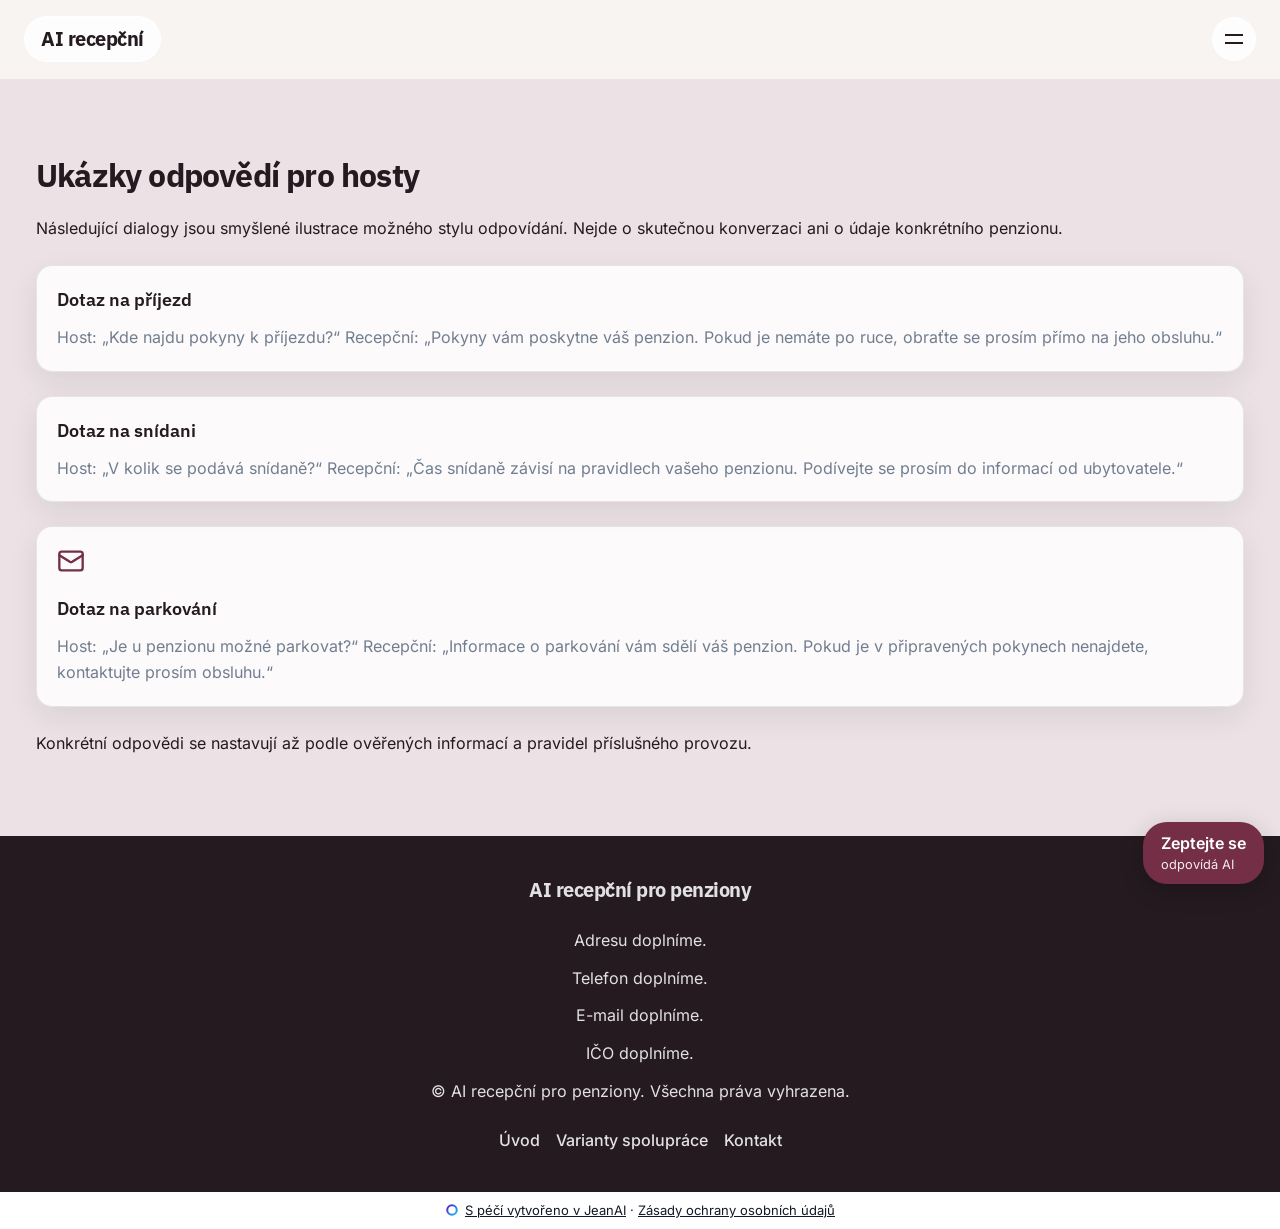
==== ilustracni-konverzace.html @ 2f137805 "Deploy website: AI recepční pro penziony" ====
<!DOCTYPE html>
<html lang="cs">
  <head>
    <meta charset="UTF-8" />
    <meta name="viewport" content="width=device-width, initial-scale=1.0" />
    <meta name="description" content="AI recepční odpovídá hostům penzionů na běžné dotazy podle podkladů a pravidel, které má provozovatel pod kontrolou." />
    <meta property="og:title" content="Ilustrační konverzace" />
    <meta property="og:description" content="AI recepční odpovídá hostům penzionů na běžné dotazy podle podkladů a pravidel, které má provozovatel pod kontrolou." />
    <meta property="og:type" content="website" />
    <meta property="og:locale" content="cs" />
    <meta name="twitter:card" content="summary" />
    <meta name="twitter:title" content="Ilustrační konverzace" />
    <meta name="twitter:description" content="AI recepční odpovídá hostům penzionů na běžné dotazy podle podkladů a pravidel, které má provozovatel pod kontrolou." />
    <script type="application/ld+json">{"@context":"https://schema.org","@graph":[{"@type":"Organization","name":"AI recepční pro penziony"}]}</script>
    <title>Ilustrační konverzace</title>
    <link rel="stylesheet" href="/assets/utilities.css" />
    <link rel="stylesheet" href="/styles.css" />
  </head>
  <body>
    <div class="jean-site-shell" data-jean-motion="off" style="min-height:100vh;display:flex;flex-direction:column">
    <header data-jean-burger="{&quot;panelCss&quot;:&quot;background:#F7F4F2;border-color:color-mix(in srgb, #241A20 10%, transparent)&quot;,&quot;linkCss&quot;:&quot;color:#241A20&quot;,&quot;links&quot;:[{&quot;href&quot;:&quot;/ilustracni-konverzace.html&quot;,&quot;label&quot;:&quot;Ilustrační konverzace&quot;},{&quot;href&quot;:&quot;/#section_pomoc_v_provozu&quot;,&quot;label&quot;:&quot;Pomoc v provozu&quot;},{&quot;href&quot;:&quot;/#section_od_domluvy_k_nasazeni&quot;,&quot;label&quot;:&quot;Postup spolupráce&quot;},{&quot;href&quot;:&quot;/#section_varianty&quot;,&quot;label&quot;:&quot;Varianty&quot;},{&quot;href&quot;:&quot;/kontakt.html#section_contact&quot;,&quot;label&quot;:&quot;Kontakt&quot;},{&quot;href&quot;:&quot;/pomoc-v-kazdodennim-provozu.html&quot;,&quot;label&quot;:&quot;Pomoc v každodenním provozu&quot;},{&quot;href&quot;:&quot;/od-domluvy-k-nasazeni.html&quot;,&quot;label&quot;:&quot;Od domluvy k nasazení&quot;},{&quot;href&quot;:&quot;/varianty-spoluprace.html&quot;,&quot;label&quot;:&quot;Varianty spolupráce&quot;}],&quot;cta&quot;:null,&quot;mobileOnly&quot;:false}" class="sticky top-0 z-50" data-jean-header-look="blend" data-jean-header-intro="section_dialogues" style="background-color:rgba(255,255,255,0.85);backdrop-filter:blur(12px);-webkit-backdrop-filter:blur(12px);border-bottom:1px solid rgba(255,255,255,0.80)" id="section_header" data-section-id="section_header" data-section-type="header">
      <div class="max-w-7xl mx-auto px-6 py-4 flex items-center justify-between gap-4">
        <span class="inline-flex items-center gap-3 px-4 py-2 rounded-full" style="background-color:rgba(255,255,255,0.82);backdrop-filter:blur(10px);-webkit-backdrop-filter:blur(10px);border:1px solid rgba(255,255,255,0.75)">
          <span class="text-xl tracking-tight flex-shrink-0" data-block-id="block_brand" data-block-type="text.heading" style="color:var(--color-text);font-family:var(--font-heading);font-weight:700">AI recepční</span>
        </span>
        <button type="button" aria-expanded="false" aria-label="Menu" class="inline-flex flex-col justify-center items-center gap-1.5 w-11 h-11 rounded-full cursor-pointer" style="background-color:rgba(255,255,255,0.82);backdrop-filter:blur(10px);-webkit-backdrop-filter:blur(10px);border:1px solid rgba(255,255,255,0.75)">
          <span style="width:18px;height:2px;background-color:var(--color-text);display:block;transition:transform .2s;transform:none"></span>
          <span style="width:18px;height:2px;background-color:var(--color-text);display:block;transition:transform .2s;transform:none"></span>
        </button>
      </div>
      
    </header>
    <div id="section_dialogues" class="jean-motion-layer" data-jean-reveal="true" data-section-id="section_dialogues" data-section-type="content_group">
    <section class="py-16 lg:py-20 jean-section-shell" style="background-color:var(--color-surface-strong)">
      <div class="jean-rhythm-wide mx-auto px-6 flex flex-col gap-6">
        <div><h2 data-block-id="block_dialogues_page_heading" data-block-type="text.heading" style="font-size:2rem;font-weight:700;color:var(--color-text)">Ukázky odpovědí pro hosty</h2></div>
        <div><p data-block-id="block_dialogues_page_intro" data-block-type="text.paragraph" style="color:var(--color-text);line-height:1.6;font-weight:400">Následující dialogy jsou smyšlené ilustrace možného stylu odpovídání. Nejde o skutečnou konverzaci ani o údaje konkrétního penzionu.</p></div>
        <div><div data-block-id="block_dialogue_arrival" data-block-type="card" class="jean-card-face jean-card-corner" style="padding:1.25rem;color:var(--color-text);display:grid;gap:.75rem"><h3 style="font-size:1.125rem;font-weight:600;margin:0;color:var(--color-text)">Dotaz na příjezd</h3><p style="margin:0;color:var(--color-muted);opacity:1;line-height:1.6">Host: „Kde najdu pokyny k příjezdu?“ Recepční: „Pokyny vám poskytne váš penzion. Pokud je nemáte po ruce, obraťte se prosím přímo na jeho obsluhu.“</p></div></div>
        <div><div data-block-id="block_dialogue_breakfast" data-block-type="card" class="jean-card-face jean-card-corner" style="padding:1.25rem;color:var(--color-text);display:grid;gap:.75rem"><h3 style="font-size:1.125rem;font-weight:600;margin:0;color:var(--color-text)">Dotaz na snídani</h3><p style="margin:0;color:var(--color-muted);opacity:1;line-height:1.6">Host: „V kolik se podává snídaně?“ Recepční: „Čas snídaně závisí na pravidlech vašeho penzionu. Podívejte se prosím do informací od ubytovatele.“</p></div></div>
        <div><div data-block-id="block_dialogue_parking" data-block-type="card" class="jean-card-face jean-card-corner" style="padding:1.25rem;color:var(--color-text);display:grid;gap:.75rem"><div style="margin-bottom:.5rem;color:var(--color-primary)"><svg xmlns="http://www.w3.org/2000/svg" class="lucide lucide-mail" width="28" height="28" viewBox="0 0 24 24" fill="none" stroke="currentColor" stroke-width="2" stroke-linecap="round" stroke-linejoin="round" aria-hidden="true"><path d="m22 7-8.991 5.727a2 2 0 0 1-2.009 0L2 7" /> <rect x="2" y="4" width="20" height="16" rx="2" /></svg></div><h3 style="font-size:1.125rem;font-weight:600;margin:0;color:var(--color-text)">Dotaz na parkování</h3><p style="margin:0;color:var(--color-muted);opacity:1;line-height:1.6">Host: „Je u penzionu možné parkovat?“ Recepční: „Informace o parkování vám sdělí váš penzion. Pokud je v připravených pokynech nenajdete, kontaktujte prosím obsluhu.“</p></div></div>
        <div><p data-block-id="block_dialogues_note" data-block-type="text.paragraph" style="color:var(--color-text);line-height:1.6;font-weight:400">Konkrétní odpovědi se nastavují až podle ověřených informací a pravidel příslušného provozu.</p></div>
      </div>
    </section>
    </div>
    <footer class="py-10 mt-auto" style="background-color:#241A20;color:rgba(255,255,255,0.87);--color-text:rgba(255,255,255,0.87);--color-heading:#ffffff;--color-muted:rgba(255,255,255,0.64);--color-surface:rgba(255,255,255,0.08);--color-surface-tint:rgba(255,255,255,0.1);--color-surface-strong:rgba(255,255,255,0.14);--color-card:rgba(255,255,255,0.08);--color-card-strong:rgba(255,255,255,0.12);--color-line:rgba(255,255,255,0.14);--color-line-strong:rgba(255,255,255,0.24);--color-nav:rgba(255,255,255,0.08);--color-nav-border:rgba(255,255,255,0.16);--color-image-placeholder:rgba(255,255,255,0.08)" id="section_footer" data-section-id="section_footer" data-section-type="footer">
      <div class="max-w-7xl mx-auto px-6 flex flex-col gap-6">
        <div class="text-center"><span class="text-xl font-bold tracking-tight" data-block-id="block_footer_brand" data-block-type="text.heading" style="color:var(--color-text);font-family:var(--font-heading)">AI recepční pro penziony</span></div>
        <div class="text-center max-w-3xl mx-auto flex flex-col gap-3"><div><p data-block-id="block_footer_address" data-block-type="text.paragraph" style="color:var(--color-text);line-height:1.6;font-weight:400">Adresu doplníme.</p></div>
          <div><p data-block-id="block_footer_phone" data-block-type="text.paragraph" style="color:var(--color-text);line-height:1.6;font-weight:400">Telefon doplníme.</p></div>
          <div><p data-block-id="block_footer_email" data-block-type="text.paragraph" style="color:var(--color-text);line-height:1.6;font-weight:400">E-mail doplníme.</p></div>
          <div><p data-block-id="block_footer_ico" data-block-type="text.paragraph" style="color:var(--color-text);line-height:1.6;font-weight:400">IČO doplníme.</p></div>
          <div><p data-block-id="block_footer_copyright" data-block-type="text.paragraph" style="color:var(--color-text);line-height:1.6;font-weight:400">© AI recepční pro penziony. Všechna práva vyhrazena.</p></div></div>
        <div class="flex flex-col items-center gap-3"><div><nav data-block-id="block_footer_links" data-block-type="nav_links" style="display:flex;flex-wrap:wrap;justify-content:center;gap:1rem"><a href="/#section_hero" style="color:var(--color-text);font-weight:500">Úvod</a><a href="/#section_varianty" style="color:var(--color-text);font-weight:500">Varianty spolupráce</a><a href="/kontakt.html#section_contact" style="color:var(--color-text);font-weight:500">Kontakt</a></nav></div></div>
        
        
      </div>
    </footer><div data-jean-identification="1" aria-label="Údaje o provozovateli" style="background:#FFFFFF!important;color:#111827!important;font-family:var(--font-body, ui-sans-serif), system-ui, -apple-system, sans-serif;font-size:13px!important;line-height:1.6!important;padding:8px 16px;text-align:center;word-break:break-word;display:block!important;visibility:visible!important;opacity:1!important;position:static!important;height:auto!important;max-height:none!important;overflow:visible!important;clip-path:none!important;transform:none!important;content-visibility:visible!important"><span style="display:block!important;visibility:visible!important;opacity:1!important;color:inherit!important;font-size:13px!important;line-height:1.6!important;position:static!important;height:auto!important;max-height:none!important;overflow:visible!important;clip-path:none!important;transform:none!important;text-indent:0!important;letter-spacing:normal!important;word-spacing:normal!important;content-visibility:visible!important"><a href="https://jeanai.cz" rel="noopener" style="display:inline!important;text-decoration:underline;visibility:visible!important;opacity:1!important;color:inherit!important;font-size:13px!important;line-height:1.6!important;position:static!important;height:auto!important;max-height:none!important;overflow:visible!important;clip-path:none!important;transform:none!important;text-indent:0!important;letter-spacing:normal!important;word-spacing:normal!important;content-visibility:visible!important"><svg aria-hidden="true" focusable="false" width="14" height="14" viewBox="0 0 128 128" style="display:inline-block!important;visibility:visible!important;opacity:1!important;width:14px!important;height:14px!important;vertical-align:-2px;margin-right:6px"><defs><linearGradient id="jean-mark-ring" x1="0" y1="0" x2="1" y2="1"><stop offset="0" stop-color="#5814cf"/><stop offset="1" stop-color="#12c9e6"/></linearGradient></defs><circle cx="64" cy="64" r="43.5" fill="none" stroke="url(#jean-mark-ring)" stroke-width="19"/></svg>S péčí vytvořeno v JeanAI</a> · <a href="/soukromi.html" style="display:inline!important;text-decoration:underline;visibility:visible!important;opacity:1!important;color:inherit!important;font-size:13px!important;line-height:1.6!important;position:static!important;height:auto!important;max-height:none!important;overflow:visible!important;clip-path:none!important;transform:none!important;text-indent:0!important;letter-spacing:normal!important;word-spacing:normal!important;content-visibility:visible!important">Zásady ochrany osobních údajů</a></span></div>
    </div>
    <script>
(function () {
  "use strict";

  function styled(tag, css) {
    var el = document.createElement(tag);
    el.style.cssText = css;
    return el;
  }

  // ── gallery lightbox — parity with the React modal, clicks only ──
  var galleries = document.querySelectorAll('[data-jean-lightbox]');
  for (var g = 0; g < galleries.length; g += 1) (function (sectionEl) {
    var figures = sectionEl.querySelectorAll('figure');
    var managedMount = sectionEl.getAttribute('data-jean-lightbox') === 'managed';
    if (figures.length === 0 && !managedMount) return;
    var items = [];
    for (var i = 0; i < figures.length; i += 1) {
      var img = figures[i].querySelector('img');
      items.push({
        src: img ? (img.getAttribute('data-jean-full') || img.getAttribute('src') || '') : '',
        alt: img ? (img.getAttribute('alt') || '') : '',
      });
    }

    var idx = -1;
    var overlay = null;
    var imgEl = null;
    var counterEl = null;

    function close() {
      if (overlay && overlay.parentNode) overlay.parentNode.removeChild(overlay);
      overlay = null;
      idx = -1;
    }
    function show(next) {
      idx = Math.max(0, Math.min(items.length - 1, next));
      imgEl.src = items[idx].src;
      imgEl.alt = items[idx].alt;
      counterEl.textContent = (idx + 1) + ' / ' + items.length;
    }
    function navButton(placementCss, text, onClick) {
      var btn = styled('button', 'position:absolute;' + placementCss + ';padding:0.75rem;border-radius:9999px;background:rgba(255,255,255,0.15);color:#fff;border:none;cursor:pointer');
      btn.type = 'button';
      btn.textContent = text;
      btn.addEventListener('click', function (e) { e.stopPropagation(); onClick(); });
      return btn;
    }
    function open(start) {
      overlay = styled('div', 'position:fixed;inset:0;z-index:100;display:flex;align-items:center;justify-content:center;background:rgba(0,0,0,0.92)');
      overlay.addEventListener('click', close);
      var wrap = styled('div', 'position:relative');
      wrap.addEventListener('click', function (e) { e.stopPropagation(); });
      imgEl = styled('img', 'max-height:85vh;max-width:90vw;border-radius:0.75rem;object-fit:contain;box-shadow:0 25px 50px rgba(0,0,0,0.5)');
      wrap.appendChild(imgEl);
      counterEl = styled('div', 'position:absolute;bottom:1rem;left:50%;transform:translateX(-50%);font-size:0.875rem;color:rgba(255,255,255,0.7)');
      overlay.appendChild(wrap);
      overlay.appendChild(navButton('left:1rem;top:50%;transform:translateY(-50%);font-size:1.5rem', '\u2190', function () { show(idx - 1); }));
      overlay.appendChild(navButton('right:1rem;top:50%;transform:translateY(-50%);font-size:1.5rem', '\u2192', function () { show(idx + 1); }));
      overlay.appendChild(navButton('top:1rem;right:1rem;font-size:1.2rem;line-height:1', '\u00d7', close));
      overlay.appendChild(counterEl);
      document.body.appendChild(overlay);
      show(start);
    }

    // 8z56 W-2a — a MANAGED gallery's figures are its collection's, and the
    // live refresh replaces them after this runs: one delegate on the section,
    // the list read at the click, and a placeholder panel never opens.
    if (managedMount) {
      sectionEl.addEventListener('click', function (e) {
        var fig = e && e.target && e.target.closest ? e.target.closest('figure') : null;
        if (!fig || fig.closest('[data-jean-placeholder]')) return;
        var live = sectionEl.querySelectorAll('figure');
        var at = -1;
        items = [];
        for (var k = 0; k < live.length; k += 1) {
          if (live[k].closest('[data-jean-placeholder]')) continue;
          if (live[k] === fig) at = items.length;
          var liveImg = live[k].querySelector('img');
          items.push({
            src: liveImg ? (liveImg.getAttribute('data-jean-full') || liveImg.getAttribute('src') || '') : '',
            alt: liveImg ? (liveImg.getAttribute('alt') || '') : '',
          });
        }
        if (at >= 0) open(at);
      });
      return;
    }

    for (var f = 0; f < figures.length; f += 1) (function (fi) {
      figures[fi].addEventListener('click', function () { open(fi); });
    })(f);
  })(galleries[g]);

  // ── a picture that opens (8z46 QL-24a) ──
  // Bound to img[data-jean-image-open], which the renderer stamps on a picture
  // whose block or site says it opens. Never in the editor's canvas: the
  // overlay's own script is on that page (script[data-jean-overlay]) and a
  // click there selects the block, so the click is left to it.
  //
  // From the keyboard too (8z46 leftover, 8z50 run): the picture is in the Tab
  // order and opens on Enter or Space; the dialog takes the focus on its close
  // button and keeps Tab inside; closing it, any way, gives the focus back to
  // the picture that opened it. The canvas is asked at the moment of the key,
  // as at the click: its overlay script comes after this one on the page.
  var openables = document.querySelectorAll('img[data-jean-image-open]');
  if (openables.length > 0) (function () {
    var box = null;
    var boxImg = null;
    var boxCaption = null;
    var boxCounter = null;
    var boxClose = null;
    var opener = null;
    var group = [];
    var at = -1;

    function inEditorCanvas() {
      return typeof document.querySelector === 'function' && Boolean(document.querySelector('script[data-jean-overlay]'));
    }
    function sameSection(img) {
      var root = typeof img.closest === 'function' ? img.closest('[data-section-id]') : null;
      if (!root) return [img];
      var list = root.querySelectorAll('img[data-jean-image-open]');
      var out = [];
      for (var i = 0; i < list.length; i += 1) out.push(list[i]);
      return out.length ? out : [img];
    }
    function paint() {
      var img = group[at];
      boxImg.src = img.getAttribute('data-jean-full') || img.getAttribute('src') || '';
      boxImg.alt = img.getAttribute('alt') || '';
      boxCaption.textContent = boxImg.alt;
      boxCaption.style.display = boxImg.alt ? 'block' : 'none';
      if (boxCounter) boxCounter.textContent = (at + 1) + ' / ' + group.length;
    }
    function step(delta) {
      if (group.length < 2) return;
      at = (at + delta + group.length) % group.length;
      paint();
    }
    function inside(el) {
      for (var x = el; x; x = x.parentNode) if (x === box) return true;
      return false;
    }
    function keepTabInside(e) {
      var buttons = box.querySelectorAll('button');
      if (!buttons.length) return;
      var first = buttons[0];
      var last = buttons[buttons.length - 1];
      var active = document.activeElement;
      if (e.shiftKey ? (active === first || !inside(active)) : (active === last || !inside(active))) {
        if (typeof e.preventDefault === 'function') e.preventDefault();
        (e.shiftKey ? last : first).focus();
      }
    }
    function onKey(e) {
      if (!box) return;
      if (e.key === 'Escape') shut();
      else if (e.key === 'ArrowRight') step(1);
      else if (e.key === 'ArrowLeft') step(-1);
      else if (e.key === 'Tab') keepTabInside(e);
    }
    function shut() {
      if (box && box.parentNode) box.parentNode.removeChild(box);
      box = null;
      boxClose = null;
      at = -1;
      if (typeof document.removeEventListener === 'function') document.removeEventListener('keydown', onKey);
      var back = opener;
      opener = null;
      if (back && typeof back.focus === 'function') back.focus();
    }
    function control(placementCss, text, onClick) {
      var btn = styled('button', 'position:absolute;' + placementCss + ';padding:0.75rem;border-radius:9999px;background:rgba(255,255,255,0.15);color:#fff;border:none;cursor:pointer');
      btn.type = 'button';
      btn.textContent = text;
      btn.addEventListener('click', function (e) { e.stopPropagation(); onClick(); });
      return btn;
    }
    function open(img) {
      opener = img;
      group = sameSection(img);
      at = Math.max(0, group.indexOf(img));
      box = styled('div', 'position:fixed;inset:0;z-index:101;display:flex;flex-direction:column;align-items:center;justify-content:center;gap:1rem;padding:1.5rem;background:rgba(0,0,0,0.9);cursor:zoom-out');
      box.setAttribute('role', 'dialog');
      box.setAttribute('aria-modal', 'true');
      box.addEventListener('click', shut);
      boxImg = styled('img', 'max-height:80vh;max-width:92vw;border-radius:0.75rem;object-fit:contain;box-shadow:0 25px 50px rgba(0,0,0,0.5);cursor:default');
      boxImg.addEventListener('click', function (e) { e.stopPropagation(); });
      boxCaption = styled('p', 'margin:0;max-width:60rem;text-align:center;color:#fff;font-size:0.95rem;line-height:1.5');
      box.appendChild(boxImg);
      box.appendChild(boxCaption);
      boxCounter = null;
      if (group.length > 1) {
        boxCounter = styled('div', 'font-size:0.875rem;color:rgba(255,255,255,0.7)');
        box.appendChild(boxCounter);
        box.appendChild(control('left:1rem;top:50%;transform:translateY(-50%);font-size:1.5rem', '\u2190', function () { step(-1); }));
        box.appendChild(control('right:1rem;top:50%;transform:translateY(-50%);font-size:1.5rem', '\u2192', function () { step(1); }));
      }
      boxClose = control('top:1rem;right:1rem;font-size:1.2rem;line-height:1', '\u00d7', shut);
      box.appendChild(boxClose);
      document.body.appendChild(box);
      if (typeof document.addEventListener === 'function') document.addEventListener('keydown', onKey);
      paint();
      if (typeof boxClose.focus === 'function') boxClose.focus();
    }
    for (var o = 0; o < openables.length; o += 1) (function (img) {
      if (img.getAttribute('tabindex') === null) img.setAttribute('tabindex', '0');
      img.setAttribute('role', 'button');
      img.addEventListener('click', function (e) {
        if (inEditorCanvas()) return;
        if (e && e.defaultPrevented) return;
        open(img);
      });
      // Enter opens on the press, Space on the release, as a button does: the
      // focus moves onto the close button when it opens, and a Space released
      // there would click it shut again. A held Enter opens once (its repeats
      // would press the close button, then the picture, in turn), and Space
      // opens only on the release of a press that began on this picture.
      var spacePressed = false;
      img.addEventListener('keydown', function (e) {
        if (box || inEditorCanvas()) return;
        if (e.key !== 'Enter' && e.key !== ' ') return;
        if (typeof e.preventDefault === 'function') e.preventDefault();
        if (e.repeat) return;
        if (e.key === 'Enter') open(img);
        else spacePressed = true;
      });
      img.addEventListener('keyup', function (e) {
        if (e.key !== ' ') return;
        var pressedHere = spacePressed;
        spacePressed = false;
        if (!pressedHere || box || inEditorCanvas()) return;
        if (typeof e.preventDefault === 'function') e.preventDefault();
        open(img);
      });
    })(openables[o]);
  })();

  // ── paged menu — the pager the mount render froze on page one ──
  var menus = document.querySelectorAll('[data-jean-menu-paged]');
  for (var m = 0; m < menus.length; m += 1) (function (sectionEl) {
    var pages = sectionEl.querySelectorAll('[data-jean-menu-page]');
    if (pages.length === 0) return;

    var prev = null;
    var next = null;
    var nums = [];
    var buttons = sectionEl.querySelectorAll('button');
    for (var i = 0; i < buttons.length; i += 1) {
      var label = (buttons[i].textContent || '').trim();
      if (label === '\u2190') prev = buttons[i];
      else if (label === '\u2192') next = buttons[i];
      else if (/^[0-9]+$/.test(label)) nums.push(buttons[i]);
    }
    var counter = null;
    var divs = sectionEl.querySelectorAll('div');
    for (var d = 0; d < divs.length; d += 1) {
      if (/^[0-9]+ \/ [0-9]+$/.test((divs[d].textContent || '').trim()) && !divs[d].querySelector('div')) {
        counter = divs[d];
        break;
      }
    }

    var current = 0;
    for (var p0 = 0; p0 < pages.length; p0 += 1) {
      if (pages[p0].style.display !== 'none') { current = p0; break; }
    }

    function setPage(n) {
      current = Math.max(0, Math.min(pages.length - 1, n));
      for (var p = 0; p < pages.length; p += 1) {
        pages[p].style.display = p === current ? 'block' : 'none';
      }
      if (counter) counter.textContent = (current + 1) + ' / ' + pages.length;
      if (prev) { prev.disabled = current === 0; prev.style.opacity = current === 0 ? '0.5' : '1'; }
      if (next) { next.disabled = current === pages.length - 1; next.style.opacity = current === pages.length - 1 ? '0.5' : '1'; }
      for (var b = 0; b < nums.length; b += 1) {
        var active = b === current;
        nums[b].style.border = active ? '1px solid var(--color-primary)' : '1px solid var(--color-line)';
        nums[b].style.backgroundColor = active ? 'color-mix(in srgb, var(--color-primary) 12%, white)' : 'var(--color-surface)';
        nums[b].style.color = active ? 'var(--color-primary)' : 'var(--color-text)';
      }
    }

    if (prev) prev.addEventListener('click', function () { setPage(current - 1); });
    if (next) next.addEventListener('click', function () { setPage(current + 1); });
    for (var nb = 0; nb < nums.length; nb += 1) (function (k) {
      nums[k].addEventListener('click', function () { setPage(k); });
    })(nb);
  })(menus[m]);

  // ── burger header — the drawer the mount render never painted ──
  //
  // DELEGATED from the document on purpose (8z52 QC-4), rather than bound to
  // the buttons this script finds at load. The editor's canvas swaps a changed
  // section's markup in place (canvasMorph.ts), and a listener left on the
  // button that was there at load sits on a node the page no longer holds: the
  // drawer opened once and then never again, so a header carrying
  // data-jean-burger — which is every header with a link or a CTA — had to
  // remount the whole canvas document for every edit to its text. A delegate
  // reads the header out of the event, so a header swapped in an hour later
  // behaves exactly like the one that loaded, and nobody has to re-initialise
  // anything for it.
  //
  // Which costs a rule: NO STATE IN A CLOSURE, because a closure describes the
  // header that was. The state is the DOM. Whether the drawer is open is the
  // button's aria-expanded — the attribute a screen reader is told anyway —
  // and the panel is the element carrying jean-burger-panel, built on open
  // and removed on close. A swapped header arrives with neither, and that is
  // the honest answer: the markup the renderer writes has the drawer shut.
  //
  // NOTE: no backticks anywhere below. The whole script is a JS template
  // literal, and a backtick in a COMMENT closes it — the error lands on a line
  // that looks fine.
  function burgerPanelOf(headerEl) {
    return headerEl.querySelector('.jean-burger-panel');
  }

  function buildBurgerPanel(data) {
    // Two shapes, because the two headers are two compositions. An overlay
    // header's drawer IS its navigation at every width, so it stays the
    // floating rounded card. The other three keep their nav on the desktop
    // and only borrow this below the md breakpoint, so their panel is a
    // full-width sheet under the bar — and it carries the md:hidden class, or
    // a reader who opens it on a phone and then widens the window is left
    // with a panel duplicating the nav bar above it.
    //
    // RESOLVED colours from the drawer data, never var(--color-*): this panel
    // hangs INSIDE the header, and a header on a dark ground scopes its own
    // --color-text / --color-line overrides to that element while leaving
    // --color-bg alone. A panel reading those tokens paints the page's white
    // background under the header's white text — invisible. Measured live.
    var face = data.panelCss || 'background:#FFFFFF;border-color:rgba(15,23,42,0.12)';
    var inkCss = data.linkCss || 'color:#0F172A';
    var panel = data.mobileOnly
      ? styled('div', 'padding:0 1.5rem 1.25rem;border-top-width:1px;border-top-style:solid;' + face)
      : styled('div', 'margin:0 1.5rem;border-radius:1rem;padding:2rem;border-width:1px;border-style:solid;box-shadow:0 24px 60px rgba(0,0,0,0.18);' + face);
    // jean-burger-panel is how the delegate finds an open drawer again; it is
    // a class and not a data-jean-* name on purpose, so it stays out of the
    // swap decision canvasMorph.ts makes from those names.
    panel.className = data.mobileOnly ? 'jean-burger-panel md:hidden' : 'jean-burger-panel';
    var nav = styled('nav', 'display:flex;flex-direction:column;gap:1rem');
    var links = Array.isArray(data.links) ? data.links : [];
    for (var i = 0; i < links.length; i += 1) {
      var a = styled('a', 'font-size:1.125rem;font-weight:500;text-decoration:none;' + inkCss);
      a.href = links[i].href || '#';
      a.textContent = links[i].label || 'Link';
      nav.appendChild(a);
    }
    panel.appendChild(nav);
    if (data.cta && data.cta.label) {
      var cta = styled('a', 'display:inline-flex;align-items:center;padding:0.625rem 1.5rem;margin-top:1.5rem;font-size:0.875rem;font-weight:600;text-decoration:none;' + (data.cta.css || ''));
      cta.href = data.cta.href || '#';
      cta.textContent = data.cta.label;
      panel.appendChild(cta);
    }
    return panel;
  }

  function paintBurgerButton(btn, open) {
    btn.setAttribute('aria-expanded', open ? 'true' : 'false');
    // TWO bars on the overlay burger, THREE on the others — and the middle
    // one has to go, or the X keeps a stroke through its centre. Written off
    // the actual count rather than a layout flag, so a burger that grows or
    // loses a bar animates correctly without this knowing which it was.
    var spans = btn.querySelectorAll('span');
    if (spans.length >= 3) {
      spans[0].style.transform = open ? 'translateY(9px) rotate(45deg)' : 'none';
      spans[1].style.opacity = open ? '0' : '1';
      spans[2].style.transform = open ? 'translateY(-9px) rotate(-45deg)' : 'none';
    } else if (spans.length === 2) {
      spans[0].style.transform = open ? 'translateY(4px) rotate(45deg)' : 'none';
      spans[1].style.transform = open ? 'translateY(-4px) rotate(-45deg)' : 'none';
    }
  }

  function shutBurger(headerEl) {
    var panel = burgerPanelOf(headerEl);
    if (panel && panel.parentNode) panel.parentNode.removeChild(panel);
    var btn = headerEl.querySelector('button[aria-label="Menu"]');
    if (btn) paintBurgerButton(btn, false);
  }

  function toggleBurger(headerEl, btn) {
    if (burgerPanelOf(headerEl)) { shutBurger(headerEl); return; }
    var data;
    try { data = JSON.parse(headerEl.getAttribute('data-jean-burger') || '{}'); } catch (err) { return; }
    headerEl.appendChild(buildBurgerPanel(data));
    paintBurgerButton(btn, true);
  }

  if (typeof document.addEventListener === 'function') {
    document.addEventListener('click', function (ev) {
      var target = ev && ev.target;
      if (!target || typeof target.closest !== 'function') return;
      var btn = target.closest('button[aria-label="Menu"]');
      var headerEl = (btn || target).closest('[data-jean-burger]');
      // A burger button in a header with no drawer data has nothing to open —
      // the renderer drops the attribute when the drawer would be empty.
      if (!headerEl) return;
      if (btn) { toggleBurger(headerEl, btn); return; }
      // A link inside the open drawer: the browser follows it, and the drawer
      // that covered the page goes with it — the close the per-link listener
      // used to do, now without a listener per link.
      var link = target.closest('a');
      if (link && link.closest('.jean-burger-panel')) shutBurger(headerEl);
    });
  }

  // ── click-to-load video (SF-1b) — the iframe is CREATED, never rendered ──
  //
  // The page ships a placeholder that is a link to the video's own page, so a
  // reader with no JavaScript still gets the video. With JavaScript, the click
  // is intercepted and the embed is built here instead — which is the only
  // moment a visitor's browser talks to YouTube or Vimeo, and it happens
  // because they asked. autoplay=1 is added so the click that replaced the
  // poster also starts the video: one click, not two. (No backticks in this
  // literal - one ends it, which is what the header two hundred lines up says.)
  var videos = document.querySelectorAll('[data-jean-video]');
  for (var vi = 0; vi < videos.length; vi += 1) (function (holder) {
    var trigger = holder.querySelector('[data-jean-video-play]');
    if (!trigger) return;
    trigger.addEventListener('click', function (ev) {
      var src = holder.getAttribute('data-jean-video');
      // No embed URL means the link is the only answer there is — let it open.
      if (!src) return;
      // The placeholder IS an <a href> to the video's own page, so the browser
      // gestures for „open this elsewhere" must keep working: a modifier click
      // or a middle click follows the link instead of being swallowed into an
      // autoplaying iframe in place (review of #1436).
      if (ev.metaKey || ev.ctrlKey || ev.shiftKey || ev.altKey) return;
      if (typeof ev.button === 'number' && ev.button !== 0) return;
      ev.preventDefault();
      var frame = document.createElement('iframe');
      frame.setAttribute('src', src + (src.indexOf('?') === -1 ? '?' : '&') + 'autoplay=1');
      frame.setAttribute('allow', 'accelerometer; autoplay; encrypted-media; gyroscope; picture-in-picture; fullscreen');
      frame.setAttribute('allowfullscreen', '');
      frame.setAttribute('title', trigger.getAttribute('aria-label') || 'Video');
      frame.style.cssText = 'position:absolute;inset:0;width:100%;height:100%;border:0';
      holder.textContent = '';
      holder.appendChild(frame);
    });
  })(videos[vi]);
})();
</script>
    <script>
(function () {
  var headers = document.querySelectorAll('header[data-jean-header-look="blend"]');
  if (!headers.length) return;
  var limits = [];
  var frame = 0;
  function introOf(header) {
    var id = header.getAttribute('data-jean-header-intro');
    if (!id) return null;
    var shells = document.querySelectorAll('[data-section-id]');
    for (var i = 0; i < shells.length; i += 1) {
      if (shells[i].getAttribute('data-section-id') === id) return shells[i];
    }
    return null;
  }
  function measure() {
    var top = window.pageYOffset || document.documentElement.scrollTop || 0;
    for (var i = 0; i < headers.length; i += 1) {
      var intro = introOf(headers[i]);
      var bottom = intro ? intro.getBoundingClientRect().bottom + top : 0;
      limits[i] = Math.max(1, bottom - headers[i].offsetHeight);
    }
  }
  function update() {
    frame = 0;
    var y = window.pageYOffset || document.documentElement.scrollTop || 0;
    for (var i = 0; i < headers.length; i += 1) {
      var painted = y >= limits[i];
      if (painted === headers[i].hasAttribute('data-jean-header-painted')) continue;
      if (painted) headers[i].setAttribute('data-jean-header-painted', 'true');
      else headers[i].removeAttribute('data-jean-header-painted');
    }
  }
  function remeasure() { measure(); update(); }
  remeasure();
  window.addEventListener('scroll', function () {
    if (!frame) frame = window.requestAnimationFrame(update);
  }, { passive: true });
  window.addEventListener('resize', remeasure);
  window.addEventListener('load', remeasure);
  if (document.fonts && document.fonts.ready) document.fonts.ready.then(remeasure);
  if (typeof window.ResizeObserver === 'function') {
    var watcher = new window.ResizeObserver(remeasure);
    for (var j = 0; j < headers.length; j += 1) {
      var shell = introOf(headers[j]);
      if (shell) watcher.observe(shell);
    }
  }
})();
</script>
<script>(function(){var n=navigator,d=document,e="https://jeanai.onrender.com/v1/public/sites/79900e7c-6b7e-4bf4-8d3b-d65f75664876/pv";if(n.webdriver)return;function s(){try{var u=new URL(location.href),q=u.searchParams,k=q.get("k"),b=JSON.stringify({p:u.pathname,k:k});window.fetch?fetch(e,{method:"POST",body:b,keepalive:!0,credentials:"omit"}).catch(Boolean):n.sendBeacon&&n.sendBeacon(e,b);if(k!==null){q.delete("k");history.replaceState(history.state,"",u.pathname+u.search+u.hash)}}catch(x){}}d.prerendering?d.addEventListener("prerenderingchange",s,{once:!0}):s()})()</script>
<style>#jean-reception{--jr-fill:var(--color-primary);--jr-on-fill:var(--color-on-primary);--jr-bg:var(--color-bg);--jr-text:var(--color-text);--jr-line:var(--color-line, currentColor);position:fixed;right:16px;bottom:16px;z-index:2147483000;font:inherit;line-height:1.4;max-width:calc(100vw - 32px)}#jean-reception.is-inline{position:static;max-width:none}#jean-reception *{box-sizing:border-box}#jean-reception .jean-reception-launcher{display:inline-flex;flex-direction:column;align-items:flex-start;gap:2px;padding:10px 18px;border:0;border-radius:var(--jean-radius,24px);background:var(--jr-fill);color:var(--jr-on-fill);font:inherit;cursor:pointer;box-shadow:0 6px 24px rgba(0,0,0,.2)}#jean-reception .jean-reception-launcher:focus-visible,#jean-reception button:focus-visible,#jean-reception textarea:focus-visible,#jean-reception a:focus-visible{outline:2px solid currentColor;outline-offset:2px}#jean-reception .jean-reception-label{font-weight:600}#jean-reception .jean-reception-ai{font-size:.8em;opacity:.9}#jean-reception .jean-reception-panel{position:absolute;right:0;bottom:calc(100% + 10px);width:min(360px,calc(100vw - 32px));max-height:min(70vh,560px);display:flex;flex-direction:column;background:var(--jr-bg);color:var(--jr-text);border:1px solid var(--jr-line);border-radius:var(--jean-radius,16px);box-shadow:0 18px 48px rgba(0,0,0,.25);overflow:hidden}#jean-reception.is-inline .jean-reception-panel{position:static;margin-top:10px}#jean-reception .jean-reception-panel[hidden],#jean-reception [hidden]{display:none}#jean-reception .jean-reception-head{display:flex;align-items:flex-start;justify-content:space-between;gap:12px;padding:12px 14px;background:var(--jr-fill);color:var(--jr-on-fill)}#jean-reception .jean-reception-title{margin:0;font-size:1em;font-weight:600}#jean-reception .jean-reception-head .jean-reception-ai{margin:2px 0 0}#jean-reception .jean-reception-head .jean-reception-privacy{color:inherit;text-decoration:underline;font-size:.8em;opacity:.9}#jean-reception .jean-reception-close{border:0;background:transparent;color:inherit;font:inherit;font-size:1.25em;line-height:1;cursor:pointer;padding:2px 6px}#jean-reception .jean-reception-contacts{margin:0;padding:8px 14px;font-size:.9em;border-bottom:1px solid var(--jr-line)}#jean-reception .jean-reception-contacts a,#jean-reception .jean-reception-handover a{color:inherit;text-decoration:underline}#jean-reception .jean-reception-log{list-style:none;margin:0;padding:12px 14px;overflow-y:auto;flex:1 1 auto;display:flex;flex-direction:column;gap:10px}#jean-reception .jean-reception-turn{margin:0;white-space:pre-wrap;overflow-wrap:anywhere}#jean-reception .jean-reception-turn.is-visitor{align-self:flex-end;max-width:85%;padding:8px 12px;border-radius:12px;background:var(--jr-fill);color:var(--jr-on-fill)}#jean-reception .jean-reception-who{display:block;font-size:.75em;opacity:.8}#jean-reception .jean-reception-status{margin:0;padding:0 14px 6px;font-size:.85em;min-height:1em}#jean-reception .jean-reception-form{display:flex;gap:8px;padding:10px 14px;border-top:1px solid var(--jr-line)}#jean-reception .jean-reception-input{flex:1 1 auto;min-width:0;resize:none;font:inherit;color:inherit;background:transparent;border:1px solid var(--jr-line);border-radius:10px;padding:8px 10px}#jean-reception .jean-reception-send{border:0;border-radius:10px;padding:8px 14px;background:var(--jr-fill);color:var(--jr-on-fill);font:inherit;font-weight:600;cursor:pointer}#jean-reception .jean-reception-handover{margin:0;padding:12px 14px;border-top:1px solid var(--jr-line)}#jean-reception .jean-reception-step{display:inline-block;margin-top:8px;border:1px solid var(--jr-line);border-radius:10px;padding:6px 12px;color:inherit;font-weight:600;text-decoration:none}#jean-reception .jean-reception-sr{position:absolute;width:1px;height:1px;overflow:hidden;clip:rect(0 0 0 0);white-space:nowrap}</style><div id="jean-reception" class="jean-reception" data-jean-capability="site_assistant" lang="cs"><button type="button" class="jean-reception-launcher" aria-expanded="false" aria-controls="jean-reception-panel"><span class="jean-reception-label">Zeptejte se</span><span class="jean-reception-ai">odpovídá AI</span></button><section id="jean-reception-panel" class="jean-reception-panel" role="dialog" aria-labelledby="jean-reception-title" tabindex="-1" hidden><div class="jean-reception-head"><div><h2 id="jean-reception-title" class="jean-reception-title">Zeptejte se</h2><p class="jean-reception-ai">odpovídá AI · <a class="jean-reception-privacy" href="/soukromi.html">Ochrana údajů</a></p></div><button type="button" class="jean-reception-close" aria-label="Zavřít">×</button></div><ol class="jean-reception-log" role="log" aria-live="polite"></ol><p class="jean-reception-status" role="status"></p><form class="jean-reception-form"><label class="jean-reception-sr" for="jean-reception-input">Váš dotaz</label><textarea id="jean-reception-input" class="jean-reception-input" name="message" rows="2" maxlength="600" placeholder="Napište dotaz…" required></textarea><button type="submit" class="jean-reception-send">Odeslat</button></form><p class="jean-reception-handover" hidden><a href="/kontakt.html#section_contact">Napište nám prosím přes kontaktní formulář.</a></p></section></div><script>(function receptionClient(cfg) {
  var d = document;
  var root = d.getElementById("jean-reception");
  if (!root || root.getAttribute("data-jean-bound")) return;
  root.setAttribute("data-jean-bound", "1");
  var place = d.querySelector('[data-jean-capability="site_assistant"]:not(#jean-reception)');
  if (place) { place.appendChild(root); root.className += " is-inline"; }
  var q = function (selector) { return root.querySelector(selector); };
  var launcher = q(".jean-reception-launcher");
  var panel = q(".jean-reception-panel");
  var log = q(".jean-reception-log");
  var form = q(".jean-reception-form");
  var input = q(".jean-reception-input");
  var status = q(".jean-reception-status");
  var handover = q(".jean-reception-handover");
  var state = { id: null, turns: [] };
  try {
    var kept = JSON.parse(window.sessionStorage.getItem(cfg.key) || "null");
    if (kept && Object.prototype.toString.call(kept.turns) === "[object Array]") state = { id: kept.id || null, turns: kept.turns };
  } catch (e) { /* storage blocked — the window starts empty */ }
  function save() {
    try { window.sessionStorage.setItem(cfg.key, JSON.stringify(state)); } catch (e) { /* nothing kept */ }
  }
  function forget() {
    try { window.sessionStorage.removeItem(cfg.key); } catch (e) { /* nothing kept */ }
  }
  function turn(role, text) {
    var item = d.createElement("li");
    item.className = "jean-reception-turn is-" + role;
    var who = d.createElement("span");
    who.className = "jean-reception-who";
    who.textContent = role === "visitor" ? cfg.t.you : cfg.t.reception;
    item.appendChild(who);
    item.appendChild(d.createTextNode(String(text)));
    log.appendChild(item);
    log.scrollTop = log.scrollHeight;
    return item;
  }
  var restoredSteps = [];
  for (var i = 0; i < state.turns.length; i += 1) {
    var restored = turn(state.turns[i].role, state.turns[i].text);
    var kept = state.turns[i].step;
    if (kept && typeof kept === "object") restoredSteps.push({ item: restored, step: kept });
  }
  // A step decides by the page's BOUND form, and the runtime binds the site's
  // forms once the document is parsed (its DOMContentLoaded, registered before
  // this one) — so the restored answers get their steps after it.
  function drawRestoredSteps() {
    for (var s = 0; s < restoredSteps.length; s += 1) {
      var kept = restoredSteps[s].step;
      offer(restoredSteps[s].item, kept.wants, kept.date, kept.party, kept.said);
    }
  }
  if (d.readyState === "loading") d.addEventListener("DOMContentLoaded", drawRestoredSteps);
  else drawRestoredSteps();
  // T85 RC-8 — the step is the visitor's: the site's own form, filled with what
  // they said; their press sends it through the form's own door (its spam
  // protection, its caps, its notice to the owner). A hand-over waits in this
  // tab for ten minutes at most, is used once, and never fills a field the
  // visitor has typed into — a value the page or the runtime set („today“,
  // one guest) is not theirs, and gives way.
  d.addEventListener("input", function (event) { if (event.target) event.target.jeanTyped = true; }, true);
  // The site's own form of this kind on THIS page — the mark on the form or on
  // a wrapper around it, as the runtime binds it (freeStyleRuntime.js, bindAll);
  // `bound`: only one the runtime has bound (it sends).
  // T85 RC-19: the form a left question goes to — the site's enquiry when it can
  // hold the question (its fields are the owner's) and its script bound it, else
  // the general form.
  function writeForm(bound) {
    var enquiry = formOf("enquiry_form", true);
    if (enquiry && messageField(enquiry)) return enquiry;
    return formOf("contact_form", bound);
  }
  function messageField(target) {
    for (var n = 0; n < cfg.fields.message.length; n += 1) {
      var named = target.querySelector('[name="' + cfg.fields.message[n] + '"]');
      if (named) return named;
    }
    return target.querySelector("textarea");
  }
  function formOf(kind, bound) {
    var marks = d.querySelectorAll('[data-jean-capability="' + kind + '"]');
    for (var m = 0; m < marks.length; m += 1) {
      var found = marks[m].tagName === "FORM" ? marks[m] : marks[m].querySelector("form");
      if (found && (!bound || found.getAttribute("data-jean-bound") === "1")) return found;
    }
    return null;
  }
  function today() {
    var now = new Date();
    var two = function (n) { return (n < 10 ? "0" : "") + n; };
    return now.getFullYear() + "-" + two(now.getMonth() + 1) + "-" + two(now.getDate());
  }
  // A value the form itself would refuse is not put in it: a party past the
  // field's bounds, a day that has passed or lies outside the field's range.
  function fits(el, value) {
    if (el.type === "number") {
      var n = Number(value);
      if (isNaN(n) || (el.min !== "" && n < Number(el.min)) || (el.max !== "" && n > Number(el.max))) return false;
    }
    if (el.type === "date" && (value < today() || (el.min && value < el.min) || (el.max && value > el.max))) return false;
    return true;
  }
  function fill(target, hand) {
    // By the names the runtime reads a field by (RUNTIME_FIELD_NAMES).
    function field(names, fallback) {
      for (var n = 0; n < names.length; n += 1) {
        var named = target.querySelector('[name="' + names[n] + '"]');
        if (named) return named;
      }
      return fallback ? target.querySelector(fallback) : null;
    }
    function put(el, value) {
      if (!el || el.jeanTyped || value === null || value === undefined || value === "") return;
      if (!fits(el, String(value))) return;
      el.value = String(value);
    }
    if (hand.kind === "reservation") {
      put(field(cfg.fields.date, 'input[type="date"]'), hand.date);
      put(field(cfg.fields.party, null), hand.party);
    } else {
      put(field(cfg.fields.message, "textarea"), hand.message);
    }
    var fields = target.querySelectorAll("input[required], textarea[required]");
    for (var f = 0; f < fields.length; f += 1) { if (!fields[f].value) { fields[f].focus(); break; } }
  }
  // A page the step opened: what the press kept, read and removed here.
  function receive() {
    var hand = null;
    try {
      hand = JSON.parse(window.sessionStorage.getItem(cfg.handKey) || "null");
      window.sessionStorage.removeItem(cfg.handKey);
    } catch (e) { hand = null; }
    if (!hand || typeof hand.at !== "number" || Date.now() - hand.at > 600000) return;
    var target = hand.kind === "reservation" ? formOf("reservation", false) : writeForm(false);
    if (target) fill(target, hand);
  }
  // The step is a link. To a form on THIS page (`here`) nothing loads: the
  // form is filled at once and brought into view. To another page the browser
  // follows it, and the click keeps the hand-over for the page it opens — not
  // for a click that opens it elsewhere (a new tab or window has a storage of
  // its own). An e-mail link carries none.
  function step(item, label, href, hand, here) {
    var link = d.createElement("a");
    link.href = here ? "#" : href;
    link.className = "jean-reception-step";
    link.textContent = label;
    if (hand) {
      link.addEventListener("click", function (event) {
        var elsewhere = event.button !== 0 || event.ctrlKey || event.metaKey || event.shiftKey || event.altKey;
        if (here) {
          event.preventDefault();
          if (elsewhere) return;
          close();
          // A form in one of the site's windows is shown before it is filled.
          if (typeof CustomEvent === "function") here.dispatchEvent(new CustomEvent(cfg.showEvent, { bubbles: true }));
          fill(here, hand);
          if (here.scrollIntoView) here.scrollIntoView();
          return;
        }
        if (elsewhere) return;
        hand.at = Date.now();
        try { window.sessionStorage.setItem(cfg.handKey, JSON.stringify(hand)); } catch (e) { /* the form opens empty */ }
      });
    }
    item.appendChild(link);
  }
  // What the visitor wants is the writer's own reading (the door's `wants`);
  // the step goes to the site's reservation form, else its enquiry form (T85
  // RC-19), else its contact form, else the business's e-mail — never a step
  // this site cannot take.
  function offer(item, wants, date, party, said) {
    if (wants !== "reservation" && wants !== "message") return;
    var bookHere = wants === "reservation" ? formOf("reservation", true) : null;
    if (wants === "reservation" && (bookHere || cfg.bookHref)) {
      step(item, cfg.t.book, cfg.bookHref, { kind: "reservation", date: date || "", party: party || "" }, bookHere);
      return;
    }
    var writeHere = writeForm(true);
    if (writeHere || cfg.writeHref) step(item, cfg.t.write, cfg.writeHref, { kind: "message", message: said }, writeHere);
    else if (cfg.mailHref) step(item, cfg.t.mail, cfg.mailHref, null, null);
  }
  // After the runtime's own DOMContentLoaded, as the restored steps: an enquiry form it did not bind cannot send.
  if (d.readyState === "loading") d.addEventListener("DOMContentLoaded", receive);
  else receive();
  function handOver() {
    form.hidden = true;
    handover.hidden = false;
    status.textContent = "";
  }
  function open() {
    panel.hidden = false;
    launcher.setAttribute("aria-expanded", "true");
    (form.hidden ? panel : input).focus();
  }
  function close() {
    panel.hidden = true;
    launcher.setAttribute("aria-expanded", "false");
    launcher.focus();
  }
  launcher.addEventListener("click", function () { if (panel.hidden) open(); else close(); });
  // A door elsewhere on the page (T104 DL-1) opens this window, as the launcher does.
  root.addEventListener(cfg.openEvent, function () { if (panel.hidden) open(); });
  q(".jean-reception-close").addEventListener("click", close);
  panel.addEventListener("keydown", function (event) { if (event.key === "Escape") close(); });
  var waiting = false;
  form.addEventListener("submit", function (event) {
    event.preventDefault();
    var text = String(input.value || "").trim();
    if (!text || waiting) return;
    waiting = true;
    form.setAttribute("aria-busy", "true");
    var mine = turn("visitor", text);
    input.value = "";
    status.textContent = cfg.t.writing;
    function giveBack(sentence) {
      if (mine.parentNode) mine.parentNode.removeChild(mine);
      input.value = text;
      status.textContent = sentence;
    }
    fetch(cfg.endpoint, {
      method: "POST",
      body: JSON.stringify({ message: text, conversationId: state.id }),
      credentials: "omit",
    }).then(function (response) {
      return response.json().then(function (body) { return { ok: response.ok, status: response.status, body: body || {} }; }, function () { return { ok: response.ok, status: response.status, body: {} }; });
    }).then(function (result) {
      var body = result.body;
      if (result.ok && typeof body.answer === "string") {
        status.textContent = "";
        state.id = typeof body.conversationId === "string" ? body.conversationId : state.id;
        var asked = body.wants === "reservation" || body.wants === "message"
          ? { wants: body.wants, date: body.date || "", party: body.party || "", said: text }
          : undefined;
        state.turns.push({ role: "visitor", text: text }, { role: "reception", text: body.answer, step: asked });
        offer(turn("reception", body.answer), body.wants, body.date, body.party, text);
        save();
        return;
      }
      if (body.errorCode === "rate_limited") { giveBack(cfg.t.busy); return; }
      if (body.errorCode === "conversation_full") {
        state = { id: null, turns: [] };
        forget();
        while (log.firstChild) log.removeChild(log.firstChild);
        giveBack(cfg.t.full);
        return;
      }
      // Only the door's own words hand the visitor over: the reception is
      // paused, switched off, gone with its plan or its account. Anything else
      // (a 5xx with no code, a proxy's page) is a failure to retry — and a
      // hand-over is kept for this page only, never on the device: the next
      // page asks the door again.
      if (cfg.handover.indexOf(body.errorCode) < 0) { giveBack(cfg.t.offline); return; }
      if (mine.parentNode) mine.parentNode.removeChild(mine);
      handOver();
    }, function () {
      giveBack(cfg.t.offline);
    }).then(function () {
      waiting = false;
      form.removeAttribute("aria-busy");
    });
  });
})({"endpoint":"https://jeanai.onrender.com/v1/public/site-chat/79900e7c-6b7e-4bf4-8d3b-d65f75664876","key":"jean-reception:79900e7c-6b7e-4bf4-8d3b-d65f75664876","t":{"you":"Vy","reception":"Recepce","writing":"Píše odpověď…","busy":"Chvilku strpení — zkuste to prosím za okamžik znovu.","full":"Tenhle rozhovor skončil. Napište dotaz znovu a začne nový.","offline":"Odpověď se nepodařilo načíst. Zkuste to prosím znovu.","book":"Rezervovat","write":"Napsat zprávu","mail":"Napsat e-mail"},"handover":["reception_paused","function_switched_off","runtime_inactive","site_owner_deleted","site_not_found"],"fields":{"date":["date","datum"],"party":["party","pocet","počet","osoby"],"message":["message","zprava","zpráva","text"]},"bookHref":null,"writeHref":"/kontakt.html#section_contact","mailHref":null,"handKey":"jean-reception-handover:79900e7c-6b7e-4bf4-8d3b-d65f75664876","openEvent":"jean-reception-open","showEvent":"jean-window-show"})</script>
  </body>
</html>
---- assets/utilities.css ----
/*! tailwindcss v4.3.3 | MIT License | https://tailwindcss.com */
@layer properties;
@layer theme, base, components, utilities;
@layer theme {
  :root, :host {
    --font-sans: -apple-system, BlinkMacSystemFont, "Segoe UI", Roboto, "Helvetica Neue",
      "Noto Sans", Arial, sans-serif, "Apple Color Emoji", "Segoe UI Emoji",
      "Segoe UI Symbol", "Noto Color Emoji";
    --font-mono: ui-monospace, SFMono-Regular, Menlo, Monaco, Consolas, "Liberation Mono",
      "Courier New", monospace;
    --spacing: 0.25rem;
    --container-2xl: 42rem;
    --container-3xl: 48rem;
    --container-4xl: 56rem;
    --container-6xl: 72rem;
    --container-7xl: 80rem;
    --text-sm: 0.875rem;
    --text-sm--line-height: calc(1.25 / 0.875);
    --text-lg: 1.125rem;
    --text-lg--line-height: calc(1.75 / 1.125);
    --text-xl: 1.25rem;
    --text-xl--line-height: calc(1.75 / 1.25);
    --text-3xl: 1.875rem;
    --text-3xl--line-height: calc(2.25 / 1.875);
    --text-4xl: 2.25rem;
    --text-4xl--line-height: calc(2.5 / 2.25);
    --text-5xl: 3rem;
    --text-5xl--line-height: 1;
    --text-6xl: 3.75rem;
    --text-6xl--line-height: 1;
    --text-7xl: 4.5rem;
    --text-7xl--line-height: 1;
    --font-weight-medium: 500;
    --font-weight-semibold: 600;
    --font-weight-bold: 700;
    --tracking-tight: -0.025em;
    --radius-xl: 0.75rem;
    --default-transition-duration: 150ms;
    --default-transition-timing-function: cubic-bezier(0.4, 0, 0.2, 1);
    --default-font-family: var(--font-sans);
    --default-mono-font-family: var(--font-mono);
  }
}
@layer base {
  *, ::after, ::before, ::backdrop, ::file-selector-button {
    box-sizing: border-box;
    margin: 0;
    padding: 0;
    border: 0 solid;
  }
  html, :host {
    line-height: 1.5;
    -webkit-text-size-adjust: 100%;
    tab-size: 4;
    font-family: var(--default-font-family, -apple-system, BlinkMacSystemFont, "Segoe UI", Roboto, "Helvetica Neue", "Noto Sans", Arial, sans-serif, "Apple Color Emoji", "Segoe UI Emoji", "Segoe UI Symbol", "Noto Color Emoji");
    font-feature-settings: var(--default-font-feature-settings, normal);
    font-variation-settings: var(--default-font-variation-settings, normal);
    -webkit-tap-highlight-color: transparent;
  }
  hr {
    height: 0;
    color: inherit;
    border-top-width: 1px;
  }
  abbr:where([title]) {
    -webkit-text-decoration: underline dotted;
    text-decoration: underline dotted;
  }
  h1, h2, h3, h4, h5, h6 {
    font-size: inherit;
    font-weight: inherit;
  }
  a {
    color: inherit;
    -webkit-text-decoration: inherit;
    text-decoration: inherit;
  }
  b, strong {
    font-weight: bolder;
  }
  code, kbd, samp, pre {
    font-family: var(--default-mono-font-family, ui-monospace, SFMono-Regular, Menlo, Monaco, Consolas, "Liberation Mono", "Courier New", monospace);
    font-feature-settings: var(--default-mono-font-feature-settings, normal);
    font-variation-settings: var(--default-mono-font-variation-settings, normal);
    font-size: 1em;
  }
  small {
    font-size: 80%;
  }
  sub, sup {
    font-size: 75%;
    line-height: 0;
    position: relative;
    vertical-align: baseline;
  }
  sub {
    bottom: -0.25em;
  }
  sup {
    top: -0.5em;
  }
  table {
    text-indent: 0;
    border-color: inherit;
    border-collapse: collapse;
  }
  :-moz-focusring:where(:not(iframe)) {
    outline: auto;
  }
  progress {
    vertical-align: baseline;
  }
  summary {
    display: list-item;
  }
  ol, ul, menu {
    list-style: none;
  }
  img, svg, video, canvas, audio, iframe, embed, object {
    display: block;
    vertical-align: middle;
  }
  img, video {
    max-width: 100%;
    height: auto;
  }
  button, input, select, optgroup, textarea, ::file-selector-button {
    font: inherit;
    font-feature-settings: inherit;
    font-variation-settings: inherit;
    letter-spacing: inherit;
    color: inherit;
    border-radius: 0;
    background-color: transparent;
    opacity: 1;
  }
  :where(select:is([multiple], [size])) optgroup {
    font-weight: bolder;
  }
  :where(select:is([multiple], [size])) optgroup option {
    padding-inline-start: 20px;
  }
  ::file-selector-button {
    margin-inline-end: 4px;
  }
  ::placeholder {
    opacity: 1;
  }
  @supports (not (-webkit-appearance: -apple-pay-button))  or (contain-intrinsic-size: 1px) {
    ::placeholder {
      color: currentcolor;
      @supports (color: color-mix(in lab, red, red)) {
        color: color-mix(in oklab, currentcolor 50%, transparent);
      }
    }
  }
  textarea {
    resize: vertical;
  }
  ::-webkit-search-decoration {
    -webkit-appearance: none;
  }
  ::-webkit-date-and-time-value {
    min-height: 1lh;
    text-align: inherit;
  }
  ::-webkit-datetime-edit {
    display: inline-flex;
  }
  ::-webkit-datetime-edit-fields-wrapper {
    padding: 0;
  }
  ::-webkit-datetime-edit, ::-webkit-datetime-edit-year-field, ::-webkit-datetime-edit-month-field, ::-webkit-datetime-edit-day-field, ::-webkit-datetime-edit-hour-field, ::-webkit-datetime-edit-minute-field, ::-webkit-datetime-edit-second-field, ::-webkit-datetime-edit-millisecond-field, ::-webkit-datetime-edit-meridiem-field {
    padding-block: 0;
  }
  ::-webkit-calendar-picker-indicator {
    line-height: 1;
  }
  :-moz-ui-invalid {
    box-shadow: none;
  }
  button, input:where([type="button"], [type="reset"], [type="submit"]), ::file-selector-button {
    appearance: button;
  }
  ::-webkit-inner-spin-button, ::-webkit-outer-spin-button {
    height: auto;
  }
  [hidden]:where(:not([hidden="until-found"])) {
    display: none !important;
  }
}
@layer utilities {
  .pointer-events-none {
    pointer-events: none;
  }
  .sr-only {
    position: absolute;
    width: 1px;
    height: 1px;
    padding: 0;
    margin: -1px;
    overflow: hidden;
    clip-path: inset(50%);
    white-space: nowrap;
    border-width: 0;
  }
  .absolute {
    position: absolute;
  }
  .fixed {
    position: fixed;
  }
  .relative {
    position: relative;
  }
  .sticky {
    position: sticky;
  }
  .inset-x-0 {
    inset-inline: 0px;
  }
  .top-0 {
    top: 0px;
  }
  .z-10 {
    z-index: 10;
  }
  .z-50 {
    z-index: 50;
  }
  .col-span-full {
    grid-column: 1 / -1;
  }
  .mx-auto {
    margin-inline: auto;
  }
  .-mt-8 {
    margin-top: calc(var(--spacing) * -8);
  }
  .mt-5 {
    margin-top: calc(var(--spacing) * 5);
  }
  .mt-6 {
    margin-top: calc(var(--spacing) * 6);
  }
  .mt-8 {
    margin-top: calc(var(--spacing) * 8);
  }
  .mt-10 {
    margin-top: calc(var(--spacing) * 10);
  }
  .mt-auto {
    margin-top: auto;
  }
  .mb-2 {
    margin-bottom: calc(var(--spacing) * 2);
  }
  .mb-4 {
    margin-bottom: calc(var(--spacing) * 4);
  }
  .mb-5 {
    margin-bottom: calc(var(--spacing) * 5);
  }
  .mb-6 {
    margin-bottom: calc(var(--spacing) * 6);
  }
  .mb-10 {
    margin-bottom: calc(var(--spacing) * 10);
  }
  .mb-12 {
    margin-bottom: calc(var(--spacing) * 12);
  }
  .mb-14 {
    margin-bottom: calc(var(--spacing) * 14);
  }
  .flex {
    display: flex;
  }
  .grid {
    display: grid;
  }
  .inline-block {
    display: inline-block;
  }
  .inline-flex {
    display: inline-flex;
  }
  .aspect-square {
    aspect-ratio: 1 / 1;
  }
  .h-11 {
    height: calc(var(--spacing) * 11);
  }
  .h-14 {
    height: calc(var(--spacing) * 14);
  }
  .h-full {
    height: 100%;
  }
  .min-h-screen {
    min-height: 100vh;
  }
  .w-11 {
    width: calc(var(--spacing) * 11);
  }
  .w-14 {
    width: calc(var(--spacing) * 14);
  }
  .w-full {
    width: 100%;
  }
  .max-w-2xl {
    max-width: var(--container-2xl);
  }
  .max-w-3xl {
    max-width: var(--container-3xl);
  }
  .max-w-4xl {
    max-width: var(--container-4xl);
  }
  .max-w-6xl {
    max-width: var(--container-6xl);
  }
  .max-w-7xl {
    max-width: var(--container-7xl);
  }
  .flex-1 {
    flex: 1;
  }
  .flex-shrink-0 {
    flex-shrink: 0;
  }
  .shrink-0 {
    flex-shrink: 0;
  }
  .cursor-pointer {
    cursor: pointer;
  }
  .resize-none {
    resize: none;
  }
  .grid-cols-1 {
    grid-template-columns: repeat(1, minmax(0, 1fr));
  }
  .flex-col {
    flex-direction: column;
  }
  .flex-row {
    flex-direction: row;
  }
  .flex-wrap {
    flex-wrap: wrap;
  }
  .items-center {
    align-items: center;
  }
  .items-end {
    align-items: flex-end;
  }
  .items-start {
    align-items: flex-start;
  }
  .items-stretch {
    align-items: stretch;
  }
  .justify-between {
    justify-content: space-between;
  }
  .justify-center {
    justify-content: center;
  }
  .justify-start {
    justify-content: flex-start;
  }
  .gap-1 {
    gap: var(--spacing);
  }
  .gap-1\.5 {
    gap: calc(var(--spacing) * 1.5);
  }
  .gap-3 {
    gap: calc(var(--spacing) * 3);
  }
  .gap-4 {
    gap: calc(var(--spacing) * 4);
  }
  .gap-5 {
    gap: calc(var(--spacing) * 5);
  }
  .gap-6 {
    gap: calc(var(--spacing) * 6);
  }
  .gap-8 {
    gap: calc(var(--spacing) * 8);
  }
  .gap-12 {
    gap: calc(var(--spacing) * 12);
  }
  .overflow-hidden {
    overflow: hidden;
  }
  .rounded-full {
    border-radius: calc(infinity * 1px);
  }
  .rounded-xl {
    border-radius: var(--radius-xl);
  }
  .border {
    border-style: var(--tw-border-style);
    border-width: 1px;
  }
  .p-6 {
    padding: calc(var(--spacing) * 6);
  }
  .p-8 {
    padding: calc(var(--spacing) * 8);
  }
  .px-4 {
    padding-inline: calc(var(--spacing) * 4);
  }
  .px-6 {
    padding-inline: calc(var(--spacing) * 6);
  }
  .px-8 {
    padding-inline: calc(var(--spacing) * 8);
  }
  .py-2 {
    padding-block: calc(var(--spacing) * 2);
  }
  .py-2\.5 {
    padding-block: calc(var(--spacing) * 2.5);
  }
  .py-3 {
    padding-block: calc(var(--spacing) * 3);
  }
  .py-4 {
    padding-block: calc(var(--spacing) * 4);
  }
  .py-10 {
    padding-block: calc(var(--spacing) * 10);
  }
  .py-16 {
    padding-block: calc(var(--spacing) * 16);
  }
  .py-20 {
    padding-block: calc(var(--spacing) * 20);
  }
  .pt-28 {
    padding-top: calc(var(--spacing) * 28);
  }
  .pb-16 {
    padding-bottom: calc(var(--spacing) * 16);
  }
  .text-center {
    text-align: center;
  }
  .text-left {
    text-align: left;
  }
  .text-3xl {
    font-size: var(--text-3xl);
    line-height: var(--tw-leading, var(--text-3xl--line-height));
  }
  .text-5xl {
    font-size: var(--text-5xl);
    line-height: var(--tw-leading, var(--text-5xl--line-height));
  }
  .text-lg {
    font-size: var(--text-lg);
    line-height: var(--tw-leading, var(--text-lg--line-height));
  }
  .text-sm {
    font-size: var(--text-sm);
    line-height: var(--tw-leading, var(--text-sm--line-height));
  }
  .text-xl {
    font-size: var(--text-xl);
    line-height: var(--tw-leading, var(--text-xl--line-height));
  }
  .leading-none {
    --tw-leading: 1;
    line-height: 1;
  }
  .font-bold {
    --tw-font-weight: var(--font-weight-bold);
    font-weight: var(--font-weight-bold);
  }
  .font-medium {
    --tw-font-weight: var(--font-weight-medium);
    font-weight: var(--font-weight-medium);
  }
  .font-semibold {
    --tw-font-weight: var(--font-weight-semibold);
    font-weight: var(--font-weight-semibold);
  }
  .tracking-tight {
    --tw-tracking: var(--tracking-tight);
    letter-spacing: var(--tracking-tight);
  }
  .shadow-xl {
    --tw-shadow: 0 20px 25px -5px var(--tw-shadow-color, rgb(0 0 0 / 0.1)), 0 8px 10px -6px var(--tw-shadow-color, rgb(0 0 0 / 0.1));
    box-shadow: var(--tw-inset-shadow), var(--tw-inset-ring-shadow), var(--tw-ring-offset-shadow), var(--tw-ring-shadow), var(--tw-shadow);
  }
  .ring-2 {
    --tw-ring-shadow: var(--tw-ring-inset,) 0 0 0 calc(2px + var(--tw-ring-offset-width)) var(--tw-ring-color, currentcolor);
    box-shadow: var(--tw-inset-shadow), var(--tw-inset-ring-shadow), var(--tw-ring-offset-shadow), var(--tw-ring-shadow), var(--tw-shadow);
  }
  .transition-opacity {
    transition-property: opacity;
    transition-timing-function: var(--tw-ease, var(--default-transition-timing-function));
    transition-duration: var(--tw-duration, var(--default-transition-duration));
  }
  .outline-none {
    --tw-outline-style: none;
    outline-style: none;
  }
  .disabled\:opacity-60:disabled {
    opacity: 60%;
  }
  @media (width >= 48rem) {
    .md\:mt-0 {
      margin-top: 0px;
    }
    .md\:-translate-y-\[20\%\] {
      --tw-translate-y: calc(20% * -1);
      translate: var(--tw-translate-x) var(--tw-translate-y);
    }
    .md\:grid-cols-1 {
      grid-template-columns: repeat(1, minmax(0, 1fr));
    }
    .md\:grid-cols-2 {
      grid-template-columns: repeat(2, minmax(0, 1fr));
    }
    .md\:grid-cols-3 {
      grid-template-columns: repeat(3, minmax(0, 1fr));
    }
    .md\:pb-28 {
      padding-bottom: calc(var(--spacing) * 28);
    }
  }
  @media (width >= 64rem) {
    .lg\:grid-cols-1 {
      grid-template-columns: repeat(1, minmax(0, 1fr));
    }
    .lg\:grid-cols-3 {
      grid-template-columns: repeat(3, minmax(0, 1fr));
    }
    .lg\:grid-cols-\[0\.9fr_1\.1fr\] {
      grid-template-columns: 0.9fr 1.1fr;
    }
    .lg\:flex-row {
      flex-direction: row;
    }
    .lg\:p-10 {
      padding: calc(var(--spacing) * 10);
    }
    .lg\:py-20 {
      padding-block: calc(var(--spacing) * 20);
    }
    .lg\:py-28 {
      padding-block: calc(var(--spacing) * 28);
    }
    .lg\:pb-24 {
      padding-bottom: calc(var(--spacing) * 24);
    }
    .lg\:text-4xl {
      font-size: var(--text-4xl);
      line-height: var(--tw-leading, var(--text-4xl--line-height));
    }
    .lg\:text-5xl {
      font-size: var(--text-5xl);
      line-height: var(--tw-leading, var(--text-5xl--line-height));
    }
    .lg\:text-6xl {
      font-size: var(--text-6xl);
      line-height: var(--tw-leading, var(--text-6xl--line-height));
    }
    .lg\:text-7xl {
      font-size: var(--text-7xl);
      line-height: var(--tw-leading, var(--text-7xl--line-height));
    }
  }
}
@property --tw-border-style {
  syntax: "*";
  inherits: false;
  initial-value: solid;
}
@property --tw-leading {
  syntax: "*";
  inherits: false;
}
@property --tw-font-weight {
  syntax: "*";
  inherits: false;
}
@property --tw-tracking {
  syntax: "*";
  inherits: false;
}
@property --tw-shadow {
  syntax: "*";
  inherits: false;
  initial-value: 0 0 #0000;
}
@property --tw-shadow-color {
  syntax: "*";
  inherits: false;
}
@property --tw-shadow-alpha {
  syntax: "<percentage>";
  inherits: false;
  initial-value: 100%;
}
@property --tw-inset-shadow {
  syntax: "*";
  inherits: false;
  initial-value: 0 0 #0000;
}
@property --tw-inset-shadow-color {
  syntax: "*";
  inherits: false;
}
@property --tw-inset-shadow-alpha {
  syntax: "<percentage>";
  inherits: false;
  initial-value: 100%;
}
@property --tw-ring-color {
  syntax: "*";
  inherits: false;
}
@property --tw-ring-shadow {
  syntax: "*";
  inherits: false;
  initial-value: 0 0 #0000;
}
@property --tw-inset-ring-color {
  syntax: "*";
  inherits: false;
}
@property --tw-inset-ring-shadow {
  syntax: "*";
  inherits: false;
  initial-value: 0 0 #0000;
}
@property --tw-ring-inset {
  syntax: "*";
  inherits: false;
}
@property --tw-ring-offset-width {
  syntax: "<length>";
  inherits: false;
  initial-value: 0px;
}
@property --tw-ring-offset-color {
  syntax: "*";
  inherits: false;
  initial-value: #fff;
}
@property --tw-ring-offset-shadow {
  syntax: "*";
  inherits: false;
  initial-value: 0 0 #0000;
}
@property --tw-translate-x {
  syntax: "*";
  inherits: false;
  initial-value: 0;
}
@property --tw-translate-y {
  syntax: "*";
  inherits: false;
  initial-value: 0;
}
@property --tw-translate-z {
  syntax: "*";
  inherits: false;
  initial-value: 0;
}
@layer properties {
  @supports ((-webkit-hyphens: none) and (not (margin-trim: inline))) or ((-moz-orient: inline) and (not (color:rgb(from red r g b)))) {
    *, ::before, ::after, ::backdrop {
      --tw-border-style: solid;
      --tw-leading: initial;
      --tw-font-weight: initial;
      --tw-tracking: initial;
      --tw-shadow: 0 0 #0000;
      --tw-shadow-color: initial;
      --tw-shadow-alpha: 100%;
      --tw-inset-shadow: 0 0 #0000;
      --tw-inset-shadow-color: initial;
      --tw-inset-shadow-alpha: 100%;
      --tw-ring-color: initial;
      --tw-ring-shadow: 0 0 #0000;
      --tw-inset-ring-color: initial;
      --tw-inset-ring-shadow: 0 0 #0000;
      --tw-ring-inset: initial;
      --tw-ring-offset-width: 0px;
      --tw-ring-offset-color: #fff;
      --tw-ring-offset-shadow: 0 0 #0000;
      --tw-translate-x: 0;
      --tw-translate-y: 0;
      --tw-translate-z: 0;
    }
  }
}
---- styles.css ----
@font-face{font-family:'IBM Plex Sans';font-style:normal;font-weight:100 700;font-display:swap;src:url("/fonts/ibmplexsans-latin-ext-var.woff2") format("woff2");unicode-range:U+0100-02BA, U+02BD-02C5, U+02C7-02CC, U+02CE-02D7, U+02DD-02FF, U+0304, U+0308, U+0329, U+1D00-1DBF, U+1E00-1E9F, U+1EF2-1EFF, U+2020, U+20A0-20AB, U+20AD-20C0, U+2113, U+2C60-2C7F, U+A720-A7FF;}
@font-face{font-family:'IBM Plex Sans';font-style:normal;font-weight:100 700;font-display:swap;src:url("/fonts/ibmplexsans-latin-var.woff2") format("woff2");unicode-range:U+0000-00FF, U+0131, U+0152-0153, U+02BB-02BC, U+02C6, U+02DA, U+02DC, U+0304, U+0308, U+0329, U+2000-206F, U+20AC, U+2122, U+2191, U+2193, U+2212, U+2215, U+FEFF, U+FFFD;}
@font-face{font-family:'Inter';font-style:normal;font-weight:100 900;font-display:swap;src:url("/fonts/inter-latin-ext-var.woff2") format("woff2");unicode-range:U+0100-02BA, U+02BD-02C5, U+02C7-02CC, U+02CE-02D7, U+02DD-02FF, U+0304, U+0308, U+0329, U+1D00-1DBF, U+1E00-1E9F, U+1EF2-1EFF, U+2020, U+20A0-20AB, U+20AD-20C0, U+2113, U+2C60-2C7F, U+A720-A7FF;}
@font-face{font-family:'Inter';font-style:normal;font-weight:100 900;font-display:swap;src:url("/fonts/inter-latin-var.woff2") format("woff2");unicode-range:U+0000-00FF, U+0131, U+0152-0153, U+02BB-02BC, U+02C6, U+02DA, U+02DC, U+0304, U+0308, U+0329, U+2000-206F, U+20AC, U+2122, U+2191, U+2193, U+2212, U+2215, U+FEFF, U+FFFD;}
:root {
  --color-primary: #742F46;
  --color-on-primary: #FFFFFF;
  --color-accent: #D2B79D;
  --color-surface: #FFFFFF;
  --color-text: #241A20;
  --color-bg: #F7F4F2;
  --color-muted: #717E90;
  --color-bg-alt: color-mix(in srgb, #742F46 6%, #F7F4F2);
  --color-surface-tint: color-mix(in srgb, #D2B79D 10%, #FFFFFF);
  --color-surface-strong: color-mix(in srgb, #742F46 14%, #FFFFFF);
  --color-card: color-mix(in srgb, #742F46 7%, #FFFFFF);
  --color-card-strong: color-mix(in srgb, #D2B79D 12%, #FFFFFF);
  --color-line: color-mix(in srgb, #241A20 10%, transparent);
  --color-line-strong: color-mix(in srgb, #742F46 22%, transparent);
  --color-nav: color-mix(in srgb, #241A20 4%, white);
  --color-nav-border: color-mix(in srgb, #742F46 12%, transparent);
  --color-image-placeholder: color-mix(in srgb, #D2B79D 9%, #FFFFFF);
  --font-heading: 'IBM Plex Sans', system-ui, sans-serif;
  --font-body: 'Inter', system-ui, sans-serif;
}

body {
  font-family: var(--font-body);
  color: var(--color-text);
  background-color: var(--color-bg);
  margin: 0;
  padding: 0;
}

h1, h2, h3, h4, h5, h6 {
  font-family: var(--font-heading);
}

/* ─── Background systems ─── */
.jean-bg-mesh {
  background-image:
    radial-gradient(at 0% 0%, rgba(116,47,70,0.25) 0%, transparent 55%),
    radial-gradient(at 100% 0%, rgba(210,183,157,0.22) 0%, transparent 55%),
    radial-gradient(at 50% 100%, rgba(116,47,70,0.25) 0%, transparent 50%),
    radial-gradient(at 85% 70%, rgba(210,183,157,0.22) 0%, transparent 45%);
}

.jean-bg-grid {
  background-image: radial-gradient(circle, rgba(113,126,144,0.12) 1.5px, transparent 1.5px);
  background-size: 24px 24px;
}

.jean-bg-spotlight {
  background-image: radial-gradient(ellipse 90% 60% at 50% 0%, rgba(116,47,70,0.22) 0%, transparent 75%);
}

/* ─── Card surface styles ─── */
/* Hero/section-level glass (full blur, applied on hero/cta sections) */
.jean-glass {
  background: rgba(255,255,255,0.85);
  backdrop-filter: blur(12px);
  -webkit-backdrop-filter: blur(12px);
  border: 1px solid rgba(255,255,255,0.80);
  box-shadow: 0 8px 32px rgba(0,0,0,0.08);
}

/* Card-level glass (reduced blur for dense grids — lower composite cost) */
.jean-glass-card {
  background: rgba(255,255,255,0.82);
  backdrop-filter: blur(6px);
  -webkit-backdrop-filter: blur(6px);
  border: 1px solid rgba(255,255,255,0.75);
  box-shadow: 0 4px 16px rgba(0,0,0,0.06);
}

.jean-elevated {
  background: var(--color-card);
  border: 1px solid var(--color-line);
  box-shadow: 0 4px 6px -1px rgba(0,0,0,0.07), 0 10px 15px -3px rgba(0,0,0,0.10);
}

.jean-soft-shadow {
  background: var(--color-card-strong);
  border: 1px solid var(--color-line-strong);
  box-shadow: 0 2px 8px rgba(0,0,0,0.06), 0 4px 16px rgba(0,0,0,0.04);
}

.jean-card {
  background: var(--color-card);
  border: 1px solid var(--color-line);
}

.jean-card-strong {
  background: var(--color-card-strong);
  border: 1px solid var(--color-line-strong);
}

/* 8z46 core-4 — the two card looks that are a SHELL rather than content:
   outlined is a line and no fill, filled is a fill and no line. Neither carries
   a shadow, so the pair reads as a choice against the design's card surface. */
.jean-card-outlined {
  background: transparent;
  border: 1px solid var(--color-line-strong);
  box-shadow: none;
}

.jean-card-filled {
  background: var(--color-card-strong);
  border: 1px solid transparent;
  box-shadow: none;
}

/* 8z49 FP-1 — a section a person laid out by hand. Twelve tracks and rows of a
   named height; the two bands arrive as custom properties so this class can be
   replaced wholesale below the breakpoint, which an inline declaration could
   not be. */
.jean-grid-section {
  display: grid;
  grid-template-columns: repeat(12, minmax(0, 1fr));
  grid-auto-rows: minmax(var(--jean-grid-row, 1rem), auto);
  column-gap: var(--jean-grid-gap, 1.5rem);
  row-gap: 0.5rem;
  /* 8z49 FP-11 — a cell's z-index (its block's layer) is counted inside the
     section and nowhere else: a block sent forward cannot cover the header,
     one sent back cannot drop under the section's own ground. */
  isolation: isolate;
}

/* 8z49 FP-10a (D11) — a cell is where a block SITS, not what it fills. Three
   kinds, from the package's one table (blockCellFit):

     .jean-cell-media    a picture, a video, the mark: laid over the cell by
                         .jean-cell-fill, so it IS the cell somebody drew and
                         gives the row no height of its own
     .jean-cell-box      a card, a group: stretches (a grid item's default) and
                         grows the rows when its content is taller
     .jean-cell-content  a heading, a paragraph, a button: its own size, placed
                         by the justify-items / align-items the cell carries

   Only the fill wrapper and its picture are sized here, never '.jean-grid-cell
   > *': the canvas hangs its grip and its eight handles on the cell as direct
   children, and a rule on every child sized those too.

   The history this replaces — every child of a cell at height 100% — is why
   the owner saw a button stretched across twelve columns and a label in an
   empty box. What stays true from it:

   Review round 1 measured both halves wrong in the first cut. '> img' could
   never match: the shared block path wraps every block in a div, so the
   picture is '.jean-grid-cell div img'. And 'renderImagePrimitive' writes its
   height INLINE (a band, or max-height:360px), which no stylesheet rule can
   outrank without !important — so the Zmena 22 logo in a four-row cell
   painted at 360px with the rest of the cell empty, which is this row's own
   acceptance failing.

   The SIZE is overridden and the FIT is not: 'objectFit' and 'objectPosition'
   are keys the owner chose (8z46 QL-23a, deployed) and the cell has no
   business replacing them. */
.jean-grid-cell {
  min-width: 0;
  min-height: 0;
  display: grid;
  /* 8z49 FP-11 — EVERY cell is positioned, not only a picture's. A picture's
     cell has to be (its fill is laid over it), and a positioned box paints
     above every non-positioned one whatever the document order: measured in a
     browser, a photo covered the words written AFTER it — D3 ("the later
     block paints on top") broken for exactly the words-over-a-photo case.
     With every cell positioned, depth is document order and the layer, and
     nothing else. */
  position: relative;
}

.jean-cell-box > *,
.jean-cell-content > * {
  min-width: 0;
  max-width: 100%;
}

.jean-cell-media {
  position: relative;
}

/* 8z49 D19 — a function's frame (a form, a mount): what it holds stretches
   across the cell and reflows inside it, never past it. */
.jean-grid-frame {
  display: flex;
  flex-direction: column;
  min-width: 0;
  /* A mount's columns are set by VIEWPORT queries (four people across from
     1024 px); in a frame a person drew narrower they would stand four across
     in 390 px. The frame is the container its content answers to instead. */
  container-type: inline-size;
}

/* Only ever FEWER columns than the owner chose (review round 1): two across
   for a list set to three or more — never for a one- or two-column list, or a
   people LIST layout — and one across below 440 px for all. */
@container (max-width: 760px) {
  .jean-grid-frame .jean-widget:is([data-jean-columns="3"], [data-jean-columns="4"], [data-jean-columns="5"]):not([data-jean-people-layout="list"]) .jean-person-grid,
  .jean-grid-frame .jean-widget:is([data-jean-columns="3"], [data-jean-columns="4"], [data-jean-columns="5"]) .jean-gallery-grid,
  /* The podněty mount carries no column attribute (review round 2) — its
     default is three across — so it is lowered unless the owner chose one or two. */
  .jean-grid-frame .jean-widget:not([data-jean-columns="1"]):not([data-jean-columns="2"]) .jean-suggestion-grid {
    grid-template-columns: repeat(2, minmax(0, 1fr)) !important;
  }
}

@container (max-width: 440px) {
  /* The same specificity as the rule above and later, so below 440 px one
     across wins even for a list set to three or more. */
  .jean-grid-frame .jean-widget:is([data-jean-columns]):not([data-jean-columns="1"]) .jean-person-grid,
  .jean-grid-frame .jean-widget:is([data-jean-columns]):not([data-jean-columns="1"]) .jean-gallery-grid,
  .jean-grid-frame .jean-widget:not([data-jean-columns="1"]):not([data-jean-columns="0"]) .jean-suggestion-grid {
    grid-template-columns: minmax(0, 1fr) !important;
  }
}

.jean-grid-frame > * {
  min-width: 0;
  max-width: 100%;
}

/* 8z49 FP-12 — a tilted block's wrapper. A grid like the cell it stands in, so
   a card still stretches to its cell and a heading keeps its own width. */
.jean-cell-turn {
  display: grid;
  min-width: 0;
  min-height: 0;
}

.jean-cell-fill {
  position: absolute;
  inset: 0;
  display: flex;
  flex-direction: column;
}

.jean-cell-fill > :first-child {
  flex: 1 1 auto;
  min-height: 0;
}

.jean-cell-fill img,
.jean-cell-fill iframe,
.jean-cell-fill video {
  width: 100%;
  height: 100% !important;
  max-height: none !important;
}

/* D4, amended by D21 — the phone stacks in 'gridPhoneOrder' (the mark first,
   then bands read left lane first) and releases every height. ONE query,
   and it is the only place 'order' is ever applied: each cell carries the
   number as --jean-cell-order, which does nothing at all until here. Above
   the breakpoint a grid item's 'order' is NOT inert (it paints in
   order-modified document order), and applying it there re-stacked every
   overlapping pair — D3 broken by the one declaration meant to be dead. */
@media (max-width: 767px) {
  .jean-grid-section {
    display: flex;
    flex-direction: column;
    grid-auto-rows: auto;
    gap: var(--jean-grid-gap, 1.5rem);
  }

  .jean-grid-cell {
    display: block;
    width: 100%;
    order: var(--jean-cell-order, 0);
  }

  /* A picture has no drawn cell on a phone: it stands in the column at its
     own proportions, the way the flow shows it. */
  .jean-cell-fill {
    position: static;
    display: block;
  }

  .jean-cell-fill img,
  .jean-cell-fill iframe,
  .jean-cell-fill video {
    height: auto !important;
  }

  .jean-cell-fill iframe {
    aspect-ratio: 16 / 9;
  }

  /* 8z49 D22 — a picture shown whole keeps the height it was drawn at (its
     rows: one unit and a half-unit gap each), held to its side by its own
     'objectPosition'. */
  .jean-cell-contained .jean-cell-fill img {
    height: var(--jean-cell-drawn-height, auto) !important;
  }
}


/* 8z46 QL-2 — two more shells. flat is nothing at all: the icon, the title and
   the words on the section's ground, as the leaflet draws them. elevated is a
   line and a soft shadow, so the card floats above the ground. */
.jean-card-flat {
  background: transparent;
  border: 1px solid transparent;
  box-shadow: none;
}

.jean-card-elevated {
  background: var(--color-card);
  border: 1px solid var(--color-line);
  box-shadow: 0 10px 30px -12px rgba(15,23,42,0.28), 0 2px 6px rgba(15,23,42,0.06);
}

/* 8z50 ER-10 — story: the blog's card (.jean-blog-card) as a look for any card.
   Its surface and line; a feature card and the shared card primitive also take
   its shape (the picture edge to edge on top, the words padded below). */
.jean-card-story {
  background: var(--color-card, var(--color-surface));
  border: 1px solid var(--color-line);
  box-shadow: none;
  overflow: hidden;
}

/* ─── Card behaviors ─── */
.jean-float {
  transition: transform 0.25s ease, box-shadow 0.25s ease;
}

.jean-float:hover {
  transform: translateY(-6px);
  box-shadow: 0 20px 40px rgba(0,0,0,0.14);
}

/* Respect user motion preferences */
@media (prefers-reduced-motion: reduce) {
  .jean-float {
    transition: none;
  }
  .jean-float:hover {
    transform: none;
  }
}

/* ─── Structural design tokens ─── */
/* headingTreatment: display — statement headings, near-poster scale */
.jean-site-shell section h2 {
  font-size: clamp(2.6rem, 1.3rem + 3.6vw, 4.2rem);
  line-height: 1.02;
  letter-spacing: -0.025em;
  font-weight: 800;
}

/* headerBehavior: sticky — in-page anchors clear the pinned header */
.jean-site-shell section[id],
.jean-site-shell [id]:not(section):not(body) {
  scroll-margin-top: 5.5rem;
}

/* headerLook: blend — transparent over the intro, painted once past it (8z80 SD-32) */
.jean-site-shell header[data-jean-header-look="blend"] {
  transition: background-color 0.25s ease, border-color 0.25s ease, backdrop-filter 0.25s ease;
}
.jean-site-shell header[data-jean-header-look="blend"]:not([data-jean-header-painted]) {
  background: transparent !important;
  border-bottom-color: transparent !important;
  backdrop-filter: none !important;
  -webkit-backdrop-filter: none !important;
  box-shadow: none !important;
}
.jean-site-shell header[data-jean-header-over-picture]:not([data-jean-header-painted]) > div:first-child {
  color: #ffffff;
  --color-text: #ffffff;
  --color-heading: #ffffff;
  --color-muted: rgba(255,255,255,0.82);
  --color-line: rgba(255,255,255,0.28);
  --color-nav: transparent;
  --color-nav-border: rgba(255,255,255,0.28);
}
.jean-site-shell header[data-jean-header-look="blend"] [data-jean-header-veil] {
  transition: opacity 0.25s ease;
}
.jean-site-shell header[data-jean-header-painted] [data-jean-header-veil] {
  opacity: 0;
}
.jean-site-shell header[data-jean-header-look="blend"]:not([data-jean-header-painted]) [data-jean-bar-logo="painted"],
.jean-site-shell header[data-jean-header-painted] [data-jean-bar-logo="rest"] {
  display: none;
}
.jean-site-shell header[data-jean-header-look="blend"]:not([data-jean-header-painted]) [data-jean-bar-cta="on-dark"] {
  color: #fff !important;
  border-color: #fff !important;
}
@media (prefers-reduced-motion: reduce) {
  .jean-site-shell header[data-jean-header-look="blend"],
  .jean-site-shell header[data-jean-header-look="blend"] [data-jean-header-veil] { transition: none; }
}

/* theme.borderRadius — the pictures' corner (8z56 W-6) */
.jean-site-shell {
  --jean-radius: 0px;
  --jean-image-shadow: none;
}

/* ─── The card face ─── */
/* cardFace: glass — every card of the page wears one face (8z80 SD-39, D60) */
.jean-site-shell .jean-card-face,
.jean-site-shell .jean-widget :is(.jean-occupancy-month, .jean-blog-card, .jean-suggestion-card, .jean-person-card, .jean-events-item) {
  background: rgba(255,255,255,0.82);
  border: 1px solid var(--color-line);
  box-shadow: 0 10px 30px rgba(0, 0, 0, 0.08);
  backdrop-filter: blur(6px);
  -webkit-backdrop-filter: blur(6px);
}
.jean-site-shell .jean-card-face-line {
  border: 1px solid var(--color-line);
  box-shadow: 0 10px 30px rgba(0, 0, 0, 0.08);
}
.jean-site-shell .jean-card-face.jean-float:hover {
  box-shadow: 0 10px 30px rgba(0, 0, 0, 0.08);
}
.jean-site-shell .jean-card-face.ring-2,
.jean-site-shell .jean-card-face.ring-2:hover {
  box-shadow: 0 0 0 2px var(--color-primary), 0 10px 30px rgba(0, 0, 0, 0.08);
}
.jean-site-shell .jean-card-face.jean-card-on-picture {
  background: var(--color-card);
}

/* cardCorner: medium — and one corner (8z80 SD-39) */
.jean-site-shell .jean-card-corner,
.jean-site-shell .jean-widget :is(.jean-occupancy-month, .jean-blog-card, .jean-suggestion-card, .jean-person-card, .jean-events-item) {
  border-radius: 1rem;
}

/* jean-bg-fixed — the background holds still, the page scrolls over it. */
@media (min-width: 1024px) and (hover: hover) {
  .jean-site-shell .jean-bg-fixed,
  .jean-site-shell [data-jean-bg-fixed] { background-attachment: fixed; }
}
.jean-site-shell section h1,
.jean-site-shell section h2 { text-wrap: balance; }
/* Inside a photo band's scrim card every block must read white. The blocks
   arrive with their own INLINE color (var(--color-muted) — dark grey), and
   inline beats any selector, so this is the one place !important is the
   honest tool rather than a smell: the band owns legibility on top of a
   photograph, whatever color the block brought with it. */
.jean-site-shell .jean-photo-band :is(p, li, div, span, blockquote) { color: rgba(255,255,255,0.9) !important; }
.jean-site-shell .jean-photo-band a { color: #FFFFFF !important; }
/* The same mechanism for a band painted with --color-primary: the blocks
   arrive carrying an inline var(--color-text), which is the site's INK — dark
   ink on a dark primary, light ink on a light one, wrong either way. The band
   owns legibility on its own fill, so the pair the theme derived wins. */
.jean-site-shell .jean-on-primary :is(p, li, div, span, blockquote, td, th, summary, h1, h2, h3, h4, h5, h6, strong, em) { color: var(--color-on-primary, #fff) !important; }
/* A LINK on that band is its own case: it arrives with the site's accent, and
   the accent on the primary is the one pair the theme cannot make legible
   (8z46 EL-2b review round 2 measured it as primary-on-primary — invisible).
   Underlined label ink, which is what a link on a coloured band is everywhere
   else on the web. */
.jean-site-shell .jean-on-primary a { color: var(--color-on-primary, #fff) !important; text-decoration: underline; }
/* 8z46 EL-7 — a block's own width inside a group's grid on the SHARED block
   path, which emits inline styles and cannot carry a media query. A phone is
   one track (the group's grid is auto-fit), so a span there would grow an
   implicit column and scroll the row sideways; above 768px it spans. */
.jean-site-shell .jean-span { grid-column: auto; }
@media (min-width: 768px) {
  .jean-site-shell .jean-span { grid-column: span var(--jean-span, 1); }
}
html {
  scroll-behavior: smooth;
}

body {
  overflow-x: hidden;
}

.jean-scroll-stage {
  position: relative;
  --jean-scroll-progress: 0;
}

/* Scroll-reveal + parallax are opt-in: only active when the site shell carries
   data-jean-motion="on" (set from the design's decorationDensity = expressive).
   With motion off, .jean-motion-layer is inert and content is simply visible —
   a clean, static baseline instead of every section fading/parallaxing in. */
.jean-motion-layer {
  --jean-parallax-offset: 0px;
}

[data-jean-motion='on'] .jean-motion-layer {
  opacity: 0;
  transform: translate3d(0, calc(28px + var(--jean-parallax-offset)), 0) scale(0.985);
  transition: opacity 0.7s cubic-bezier(0.22, 1, 0.36, 1), transform 0.95s cubic-bezier(0.22, 1, 0.36, 1);
  will-change: transform, opacity;
}

[data-jean-motion='on'] .jean-motion-layer.is-visible {
  opacity: 1;
  transform: translate3d(0, var(--jean-parallax-offset), 0) scale(1);
}

.jean-parallax-up {
  --jean-parallax-offset: 0px;
}

.jean-parallax-down {
  --jean-parallax-offset: 0px;
}

.jean-parallax-subtle {
  --jean-parallax-offset: calc(var(--jean-scroll-progress, 0) * -6px);
}

.jean-panel-layout {
  display: flex;
  flex-direction: column;
  gap: 2rem;
}

.jean-section-shell {
  position: relative;
}

.jean-rhythm-wide {
  width: min(96rem, calc(100vw - 1.5rem));
}

.jean-rhythm-tight {
  width: min(72rem, calc(100vw - 1.5rem));
}

.jean-gallery-columns,
.jean-stagger-grid {
  display: grid;
  gap: 1rem;
}

.jean-stagger-card {
  transition-delay: var(--jean-stagger-delay, 0s);
}

.jean-pullquote-card {
  position: relative;
}

.jean-pullquote-card::before {
  content: '"';
  position: absolute;
  top: 0.35rem;
  left: 1rem;
  font-family: var(--font-heading);
  font-size: clamp(4rem, 7vw, 6rem);
  line-height: 0.8;
  color: color-mix(in srgb, var(--color-primary) 20%, transparent);
  pointer-events: none;
}

.jean-grid-pattern-row {
  width: 100%;
}

.jean-hero-shell {
  position: relative;
}

@media (min-width: 1024px) {
  .jean-panel-layout {
    display: grid;
    grid-template-columns: minmax(0, 0.78fr) minmax(0, 1.22fr);
    gap: 3rem;
    align-items: start;
  }

  /* The 2-column masonry gallery (with an oversized featured first image) is
     opt-in for expressive designs, and it is opted in per SECTION by the
     jean-gallery-panel class the renderer adds only when it chose the panel.
     8z43 WE-4: this used to match every .jean-gallery-columns on a motion-on
     site, where its (0,2,0) specificity beat the Tailwind lg:grid-cols-N the
     owner's column knob had set. The default gallery keeps its own Tailwind
     column classes. */
  [data-jean-motion='on'] .jean-gallery-panel {
    grid-template-columns: repeat(2, minmax(0, 1fr));
    align-items: start;
  }

  [data-jean-motion='on'] .jean-gallery-panel .jean-gallery-card--featured {
    grid-row: span 2;
  }

  .jean-grid-pattern-row[data-row-centered='true'] {
    max-width: calc(100% * var(--jean-row-share, 1));
    margin-left: auto;
    margin-right: auto;
  }

  /* Sticky panels are opt-in; the default is normal document flow (no full-height
     sticky hero stage that overrides the whole layout). */
  [data-jean-motion='on'] .jean-panel-sticky {
    position: sticky;
    top: clamp(5rem, 10vh, 7.5rem);
  }
}

@media (prefers-reduced-motion: reduce) {
  html {
    scroll-behavior: auto;
  }

  /* Scoped to match the gated hidden rule's specificity so reduced-motion always
     reveals content even when motion is on. */
  [data-jean-motion='on'] .jean-motion-layer {
    opacity: 1;
    transform: none;
    transition: none;
  }

  .jean-parallax-up,
  .jean-parallax-down,
  .jean-parallax-subtle {
    --jean-parallax-offset: 0px;
  }

  .jean-pullquote-card::before {
    display: none;
  }

  .jean-float {
    transition: none;
  }

  .jean-float:hover {
    transform: none;
  }
}


/* V3.4b — the runtime's status slot: muted by default, React's red on error. */
.jean-site-shell [data-jean-slot='status'] { color: var(--color-muted); }
.jean-site-shell [data-jean-slot='status'][data-jean-status='error'] { color: #EF4444; }

/* layout.edge — the section below draws the edge: its own ground, mirrored (8z80 SD-7) */
.jean-site-shell {
  --jean-edge-height: 4rem;
}
@media (max-width: 767px) {
  .jean-site-shell {
    --jean-edge-height: 2.5rem;
  }
}
.jean-site-shell [data-jean-edge-above]:is(section, footer),
.jean-site-shell [data-jean-edge-above] > section {
  position: relative;
}
.jean-site-shell [data-jean-edge-above]:is(section, footer)::before,
.jean-site-shell [data-jean-edge-above]:is(section, footer)::after,
.jean-site-shell [data-jean-edge-above] > section::before,
.jean-site-shell [data-jean-edge-above] > section::after {
  content: "";
  position: absolute;
  inset: 0;
  transform-origin: top;
  transform: translateY(1px) scaleY(-1);
  background: inherit;
  pointer-events: none;
  -webkit-mask: var(--jean-edge-shape) top / 100% calc(var(--jean-edge-height) + 1px) no-repeat;
  mask: var(--jean-edge-shape) top / 100% calc(var(--jean-edge-height) + 1px) no-repeat;
}
.jean-site-shell [data-jean-edge-above]:is(section, footer)::before,
.jean-site-shell [data-jean-edge-above] > section::before {
  background: var(--color-bg);
  -webkit-mask-position: 0 -2px;
  mask-position: 0 -2px;
}
.jean-site-shell [data-jean-edge-below] {
  isolation: isolate;
}
.jean-site-shell .jean-edge-room {
  padding-block: var(--jean-edge-height);
}
.jean-site-shell [data-jean-edge-above="wave"] {
  --jean-edge-shape: url("data:image/svg+xml,%3Csvg%20xmlns%3D'http%3A%2F%2Fwww.w3.org%2F2000%2Fsvg'%20viewBox%3D'0%200%201440%2064'%20preserveAspectRatio%3D'none'%3E%3Cpath%20transform%3D'translate(0%2064)%20scale(1%20-1)'%20d%3D'M0%2C64%20H1440%20V24%20C1200%2C72%20960%2C72%20720%2C40%20C480%2C8%20240%2C8%200%2C48%20Z'%2F%3E%3C%2Fsvg%3E");
}
.jean-site-shell [data-jean-edge-above="curve"] {
  --jean-edge-shape: url("data:image/svg+xml,%3Csvg%20xmlns%3D'http%3A%2F%2Fwww.w3.org%2F2000%2Fsvg'%20viewBox%3D'0%200%201440%2064'%20preserveAspectRatio%3D'none'%3E%3Cpath%20transform%3D'translate(0%2064)%20scale(1%20-1)'%20d%3D'M0%2C64%20H1440%20V0%20Q720%2C128%200%2C0%20Z'%2F%3E%3C%2Fsvg%3E");
}
.jean-site-shell [data-jean-edge-above="slant"] {
  --jean-edge-shape: url("data:image/svg+xml,%3Csvg%20xmlns%3D'http%3A%2F%2Fwww.w3.org%2F2000%2Fsvg'%20viewBox%3D'0%200%201440%2064'%20preserveAspectRatio%3D'none'%3E%3Cpath%20transform%3D'translate(0%2064)%20scale(1%20-1)'%20d%3D'M0%2C64%20L1440%2C64%20L1440%2C0%20Z'%2F%3E%3C%2Fsvg%3E");
}
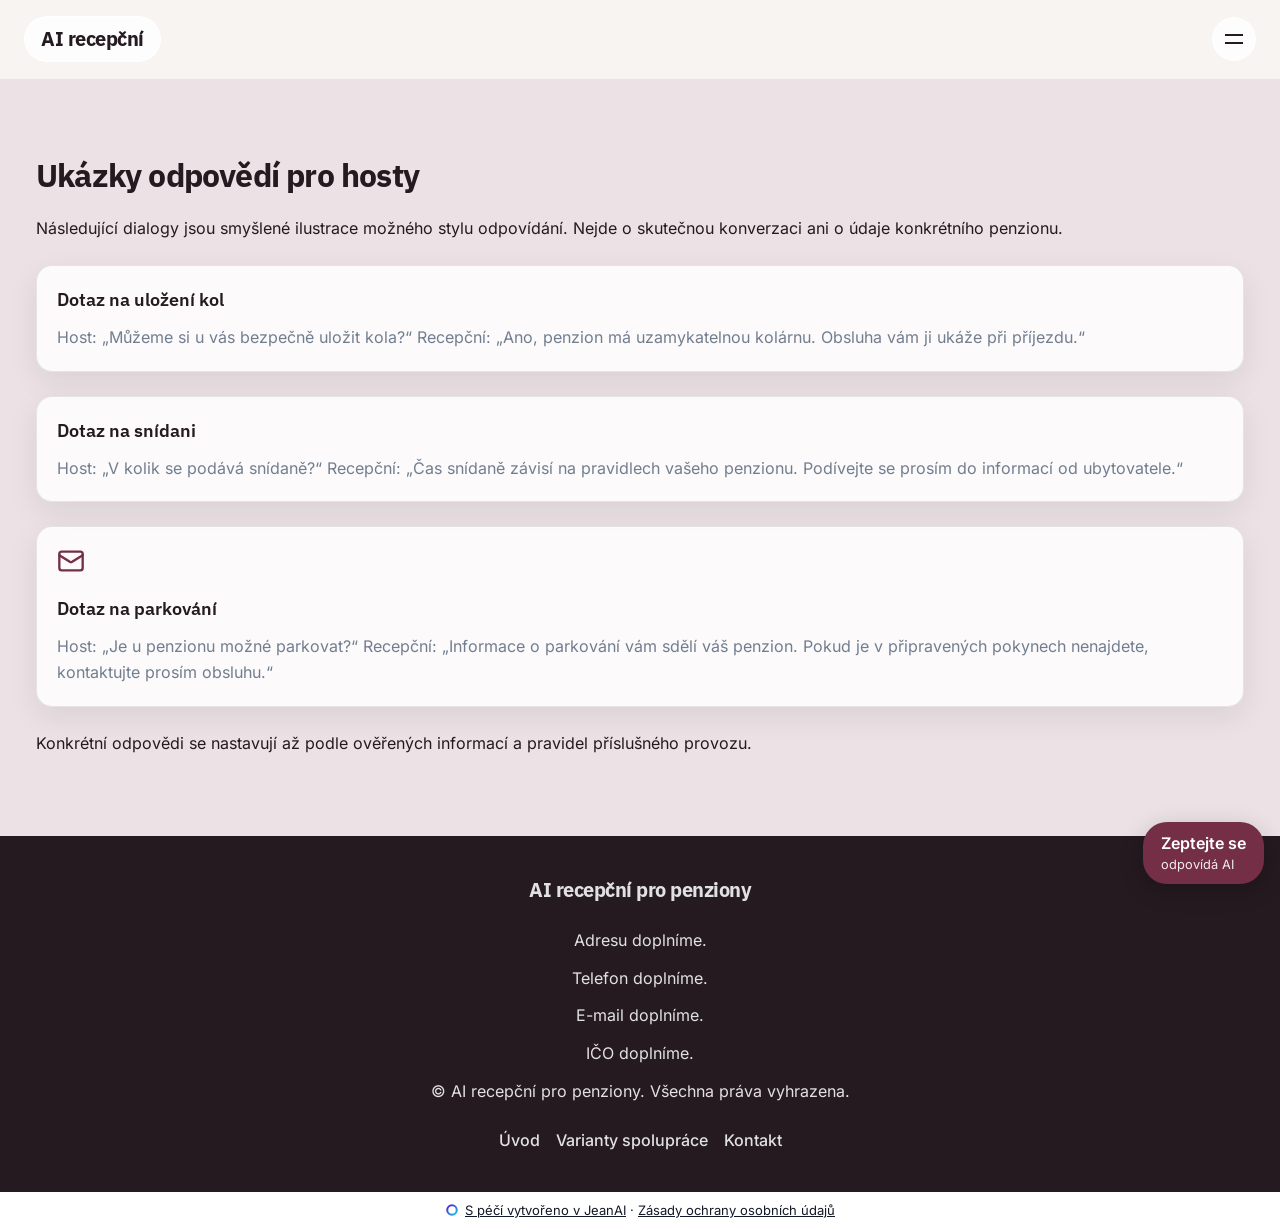
==== commit 19bac7eb: "Deploy website: AI recepční pro penziony" ====
--- a/ilustracni-konverzace.html
+++ b/ilustracni-konverzace.html
@@ -8,10 +8,14 @@
     <meta property="og:description" content="AI recepční odpovídá hostům penzionů na běžné dotazy podle podkladů a pravidel, které má provozovatel pod kontrolou." />
     <meta property="og:type" content="website" />
     <meta property="og:locale" content="cs" />
-    <meta name="twitter:card" content="summary" />
+    <meta property="og:url" content="https://ai-recepcni.netlify.app/ilustracni-konverzace.html" />
+    <meta property="og:image" content="https://ai-recepcni.netlify.app/og-image.jpg" />
+    <meta name="twitter:card" content="summary_large_image" />
     <meta name="twitter:title" content="Ilustrační konverzace" />
     <meta name="twitter:description" content="AI recepční odpovídá hostům penzionů na běžné dotazy podle podkladů a pravidel, které má provozovatel pod kontrolou." />
-    <script type="application/ld+json">{"@context":"https://schema.org","@graph":[{"@type":"Organization","name":"AI recepční pro penziony"}]}</script>
+    <meta name="twitter:image" content="https://ai-recepcni.netlify.app/og-image.jpg" />
+    <link rel="canonical" href="https://ai-recepcni.netlify.app/ilustracni-konverzace.html" />
+    <script type="application/ld+json">{"@context":"https://schema.org","@graph":[{"@type":"Organization","name":"AI recepční pro penziony","url":"https://ai-recepcni.netlify.app"}]}</script>
     <title>Ilustrační konverzace</title>
     <link rel="stylesheet" href="/assets/utilities.css" />
     <link rel="stylesheet" href="/styles.css" />
@@ -35,7 +39,7 @@
       <div class="jean-rhythm-wide mx-auto px-6 flex flex-col gap-6">
         <div><h2 data-block-id="block_dialogues_page_heading" data-block-type="text.heading" style="font-size:2rem;font-weight:700;color:var(--color-text)">Ukázky odpovědí pro hosty</h2></div>
         <div><p data-block-id="block_dialogues_page_intro" data-block-type="text.paragraph" style="color:var(--color-text);line-height:1.6;font-weight:400">Následující dialogy jsou smyšlené ilustrace možného stylu odpovídání. Nejde o skutečnou konverzaci ani o údaje konkrétního penzionu.</p></div>
-        <div><div data-block-id="block_dialogue_arrival" data-block-type="card" class="jean-card-face jean-card-corner" style="padding:1.25rem;color:var(--color-text);display:grid;gap:.75rem"><h3 style="font-size:1.125rem;font-weight:600;margin:0;color:var(--color-text)">Dotaz na příjezd</h3><p style="margin:0;color:var(--color-muted);opacity:1;line-height:1.6">Host: „Kde najdu pokyny k příjezdu?“ Recepční: „Pokyny vám poskytne váš penzion. Pokud je nemáte po ruce, obraťte se prosím přímo na jeho obsluhu.“</p></div></div>
+        <div><div data-block-id="block_dialogue_arrival" data-block-type="card" class="jean-card-face jean-card-corner" style="padding:1.25rem;color:var(--color-text);display:grid;gap:.75rem"><h3 style="font-size:1.125rem;font-weight:600;margin:0;color:var(--color-text)">Dotaz na uložení kol</h3><p style="margin:0;color:var(--color-muted);opacity:1;line-height:1.6">Host: „Můžeme si u vás bezpečně uložit kola?“ Recepční: „Ano, penzion má uzamykatelnou kolárnu. Obsluha vám ji ukáže při příjezdu.“</p></div></div>
         <div><div data-block-id="block_dialogue_breakfast" data-block-type="card" class="jean-card-face jean-card-corner" style="padding:1.25rem;color:var(--color-text);display:grid;gap:.75rem"><h3 style="font-size:1.125rem;font-weight:600;margin:0;color:var(--color-text)">Dotaz na snídani</h3><p style="margin:0;color:var(--color-muted);opacity:1;line-height:1.6">Host: „V kolik se podává snídaně?“ Recepční: „Čas snídaně závisí na pravidlech vašeho penzionu. Podívejte se prosím do informací od ubytovatele.“</p></div></div>
         <div><div data-block-id="block_dialogue_parking" data-block-type="card" class="jean-card-face jean-card-corner" style="padding:1.25rem;color:var(--color-text);display:grid;gap:.75rem"><div style="margin-bottom:.5rem;color:var(--color-primary)"><svg xmlns="http://www.w3.org/2000/svg" class="lucide lucide-mail" width="28" height="28" viewBox="0 0 24 24" fill="none" stroke="currentColor" stroke-width="2" stroke-linecap="round" stroke-linejoin="round" aria-hidden="true"><path d="m22 7-8.991 5.727a2 2 0 0 1-2.009 0L2 7" /> <rect x="2" y="4" width="20" height="16" rx="2" /></svg></div><h3 style="font-size:1.125rem;font-weight:600;margin:0;color:var(--color-text)">Dotaz na parkování</h3><p style="margin:0;color:var(--color-muted);opacity:1;line-height:1.6">Host: „Je u penzionu možné parkovat?“ Recepční: „Informace o parkování vám sdělí váš penzion. Pokud je v připravených pokynech nenajdete, kontaktujte prosím obsluhu.“</p></div></div>
         <div><p data-block-id="block_dialogues_note" data-block-type="text.paragraph" style="color:var(--color-text);line-height:1.6;font-weight:400">Konkrétní odpovědi se nastavují až podle ověřených informací a pravidel příslušného provozu.</p></div>
